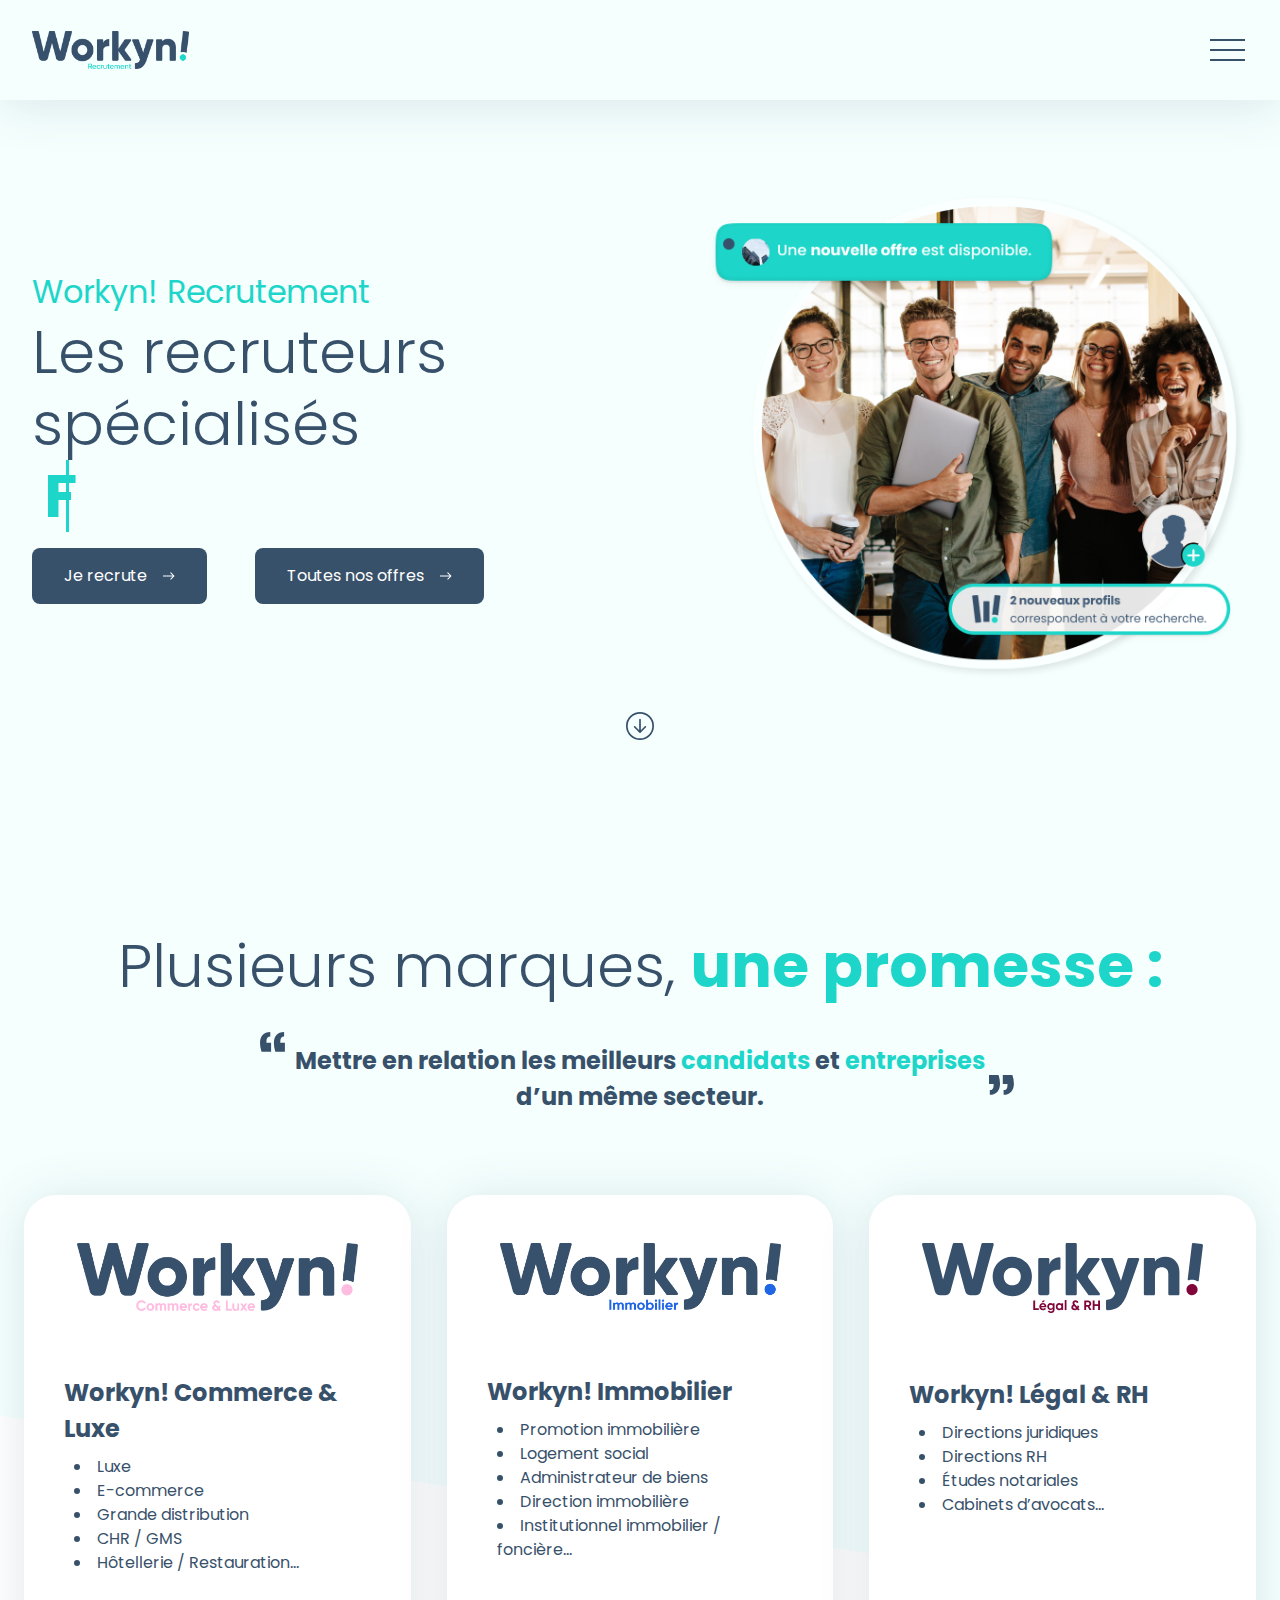
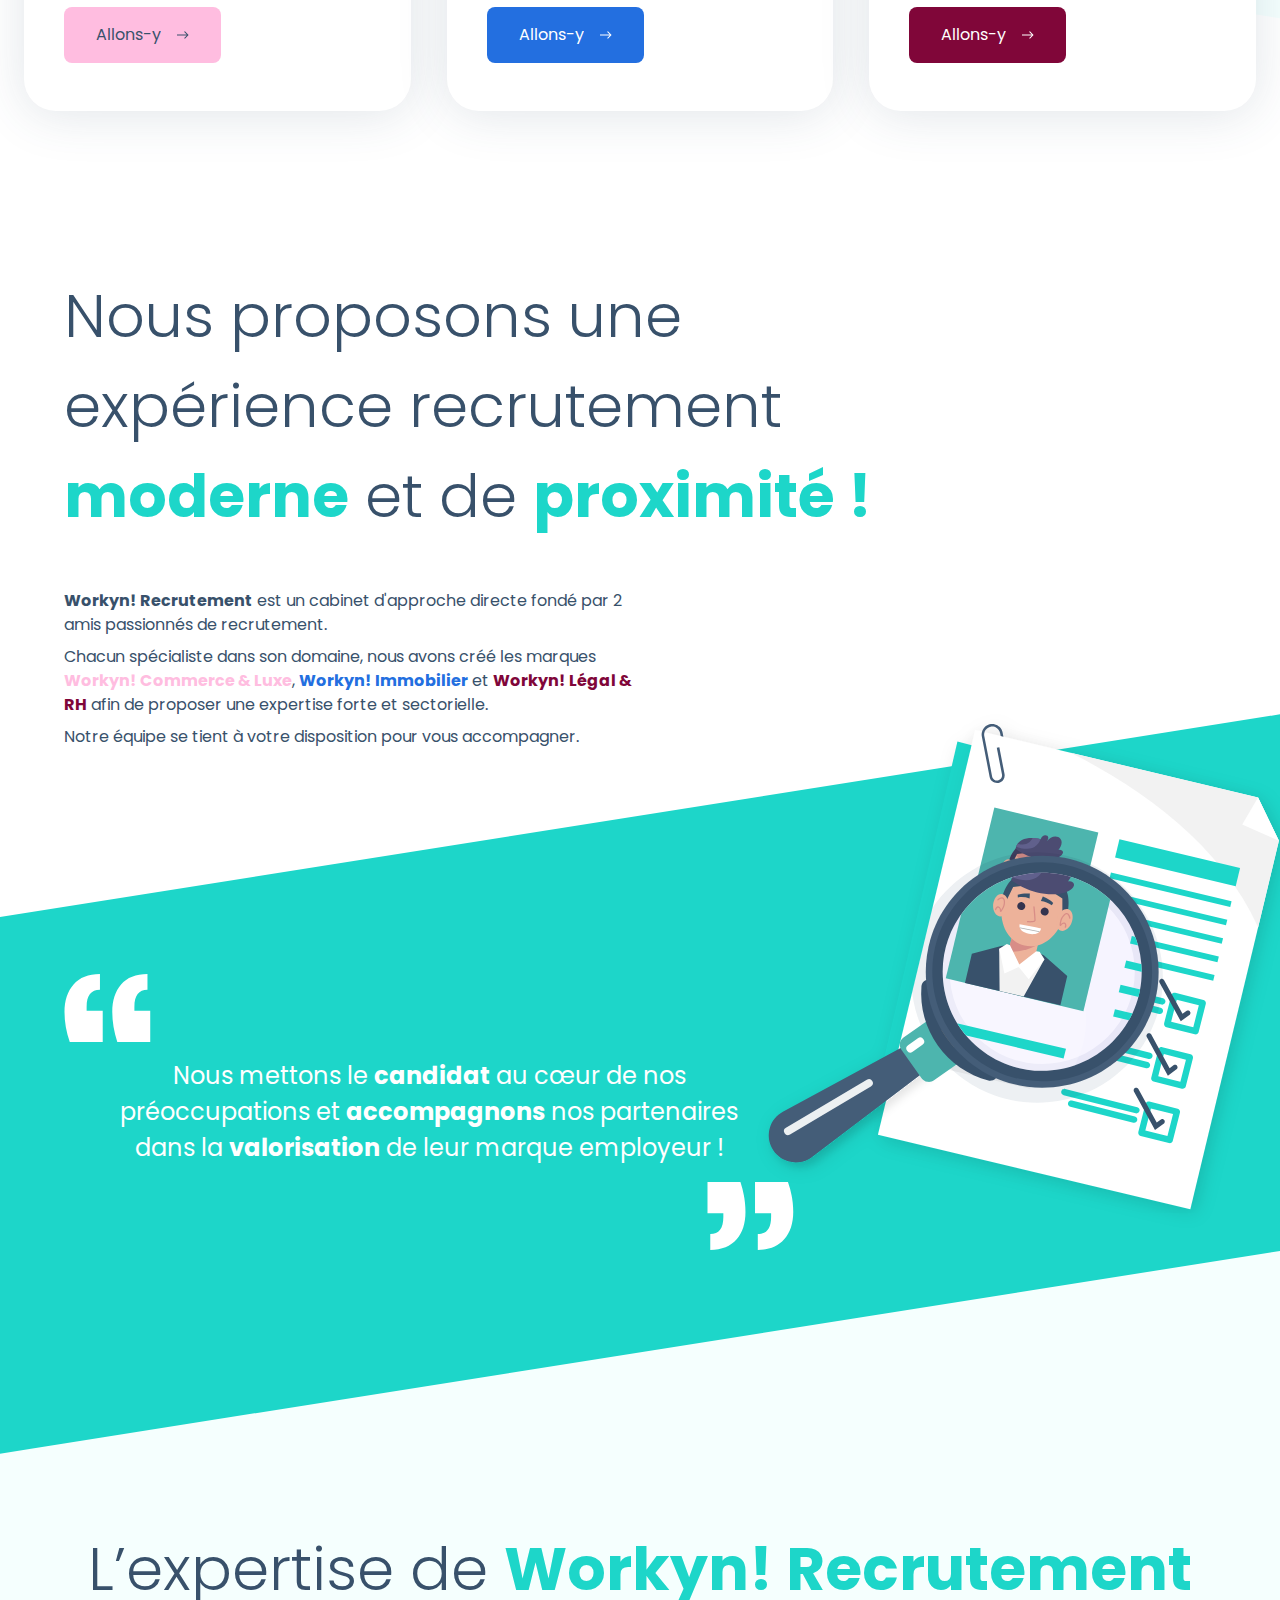
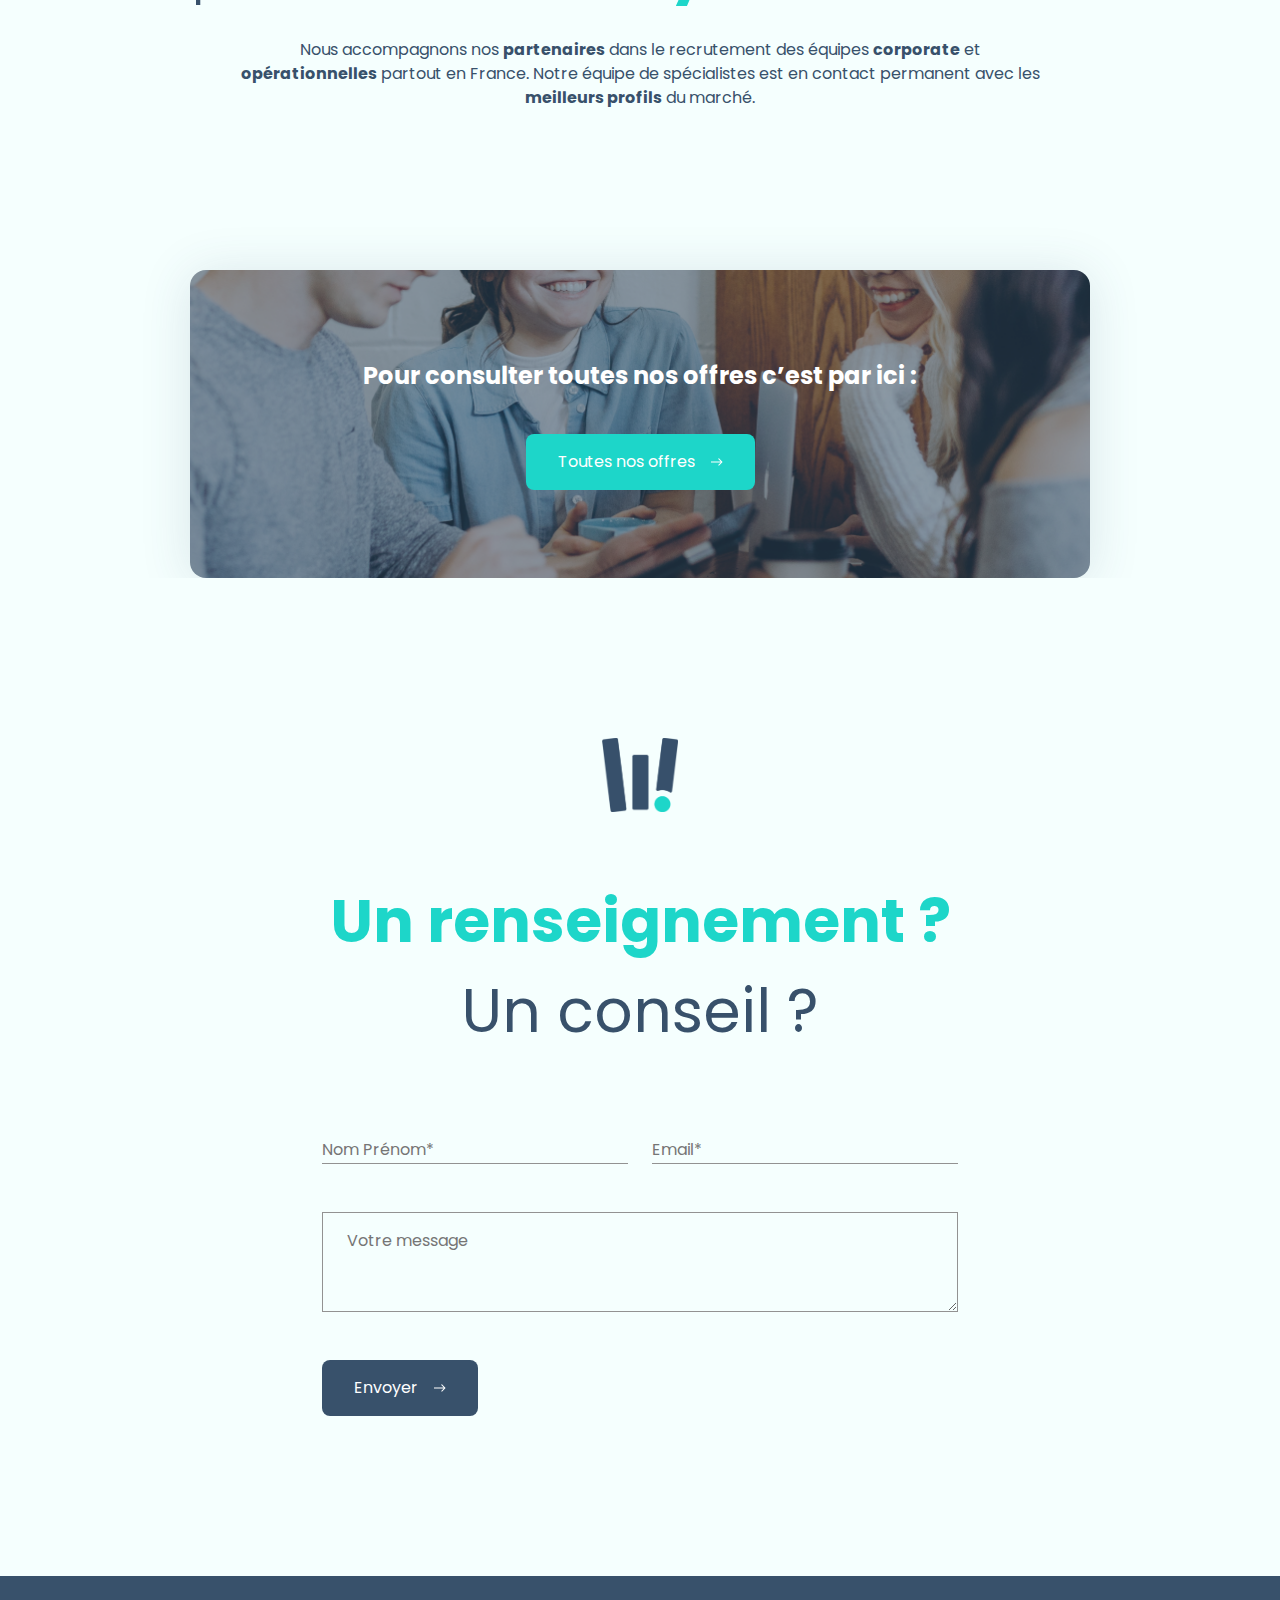
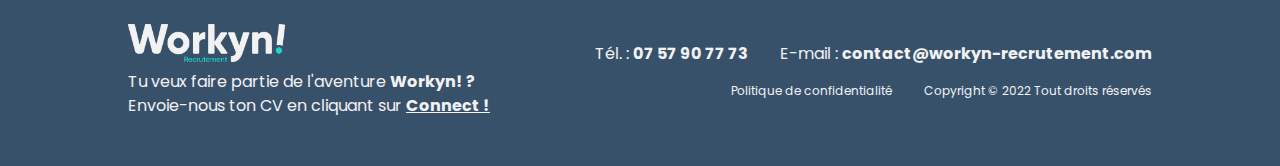
==== index.html @ 34194f25 "test" ====
<!DOCTYPE html>
<html lang="fr">

<head>
    <meta charset="UTF-8">
    <meta http-equiv="X-UA-Compatible" content="IE=edge">
    <meta name="viewport" content="width=device-width, initial-scale=1.0">
    <meta name="description"
        content="Workyn Recrutement est un cabinet de recrutement spécialisé par secteur : le Commerce & Luxe et l’Immobilier. Nous recrutons les équipes corporate et opérationnelles partout en France.">
    <title>Cabinet de recrutement – Commerce & Luxe | Immobilier</title>

    <!-- FEUILLE DE STYLE CSS -->
    <link rel="stylesheet" href="./style.css">

    <!-- FAVICON -->
    <link rel="icon" type="image/svg" href="./sources/icons/favicon/favicon_workyn_green.svg">

    <!-- GOOGLE FONT POLICE -->
    <link rel="preconnect" href="https://fonts.googleapis.com">
    <link rel="preconnect" href="https://fonts.gstatic.com" crossorigin>
    <link href="https://fonts.googleapis.com/css2?family=Poppins:wght@100;200;300;400;500;600;700;800;900&display=swap"
        rel="stylesheet">
    <!-- SMTP JS -->
    <script defer src="https://smtpjs.com/v3/smtp.js"></script>

    <!-- SCRIPT JS CUSTOM -->
    <script type="text/javascript" src="./scripts/script.js" defer></script>
</head>

<body>
    <!-- ==================== HEADER ==================== -->
    <header class="  w_100 background_white">
        <div class="background_green_light box_shadow">
            <div class="mw_1440_auto flex_between_center wrapper ">
            <a class="header_link_home" href="./index.html">
                <img class="header_link_home_logo dblock w_100"
                    src="./sources/logos/workyn/blue/recrutement_4253_1012.png" alt="logo workyn">
                <img class="header_link_home_icon dblock dnone w_100"
                    src="./sources/icons/workyn/blue/recrutement_1357_1334.png" alt="logo workyn">
            </a>
            <nav class="flex_center_center gap_24">
                <a class="nav_links fw_700 color_pink " href="./commerce-et-luxe.html">Workyn! Commerce & Luxe</a>
                <a class="nav_links fw_700 color_blue" href="./immobilier.html">Workyn! Immobilier</a>
                <a class="nav_links fw_700 color_red" href="./legal-rh.html">Workyn! Légal & RH</a>
                <a class="nav_links" href="#section_recruitment_anchor">Qui sommes-nous ?</a>
                <a target="_blank" class="nav_links" href="https://workyn.teamtailor.com/#jobs">Nos offres d’emploi</a>
                <a class="nav_links" href="#section_contact_anchor">Contacts</a>
                <a target="_blank" href="https://www.linkedin.com/company/workyn-recrutement"><img class="dblock"
                        src="./sources/icons/linkedin/linkedin_green.svg" alt="logo linkedin"></a>
                <div class="header_scroll dnone flex_center_center gap_24">
                    <p>|</p>
                    <a class="nav_links" href="#section_contact_anchor">Je recrute</a>
                    <a class="nav_links" target="_blank" href="https://workyn.teamtailor.com/#jobs">Toutes nos
                        offres</a>
                </div>
            </nav>
            <button class="dnone nav_toggler" type="button" aria-label="toggle curtain navigation">
                <span class="line l1"></span>
                <span class="line l2"></span>
                <span class="line l3"></span>
            </button>
        </div>
    </div>
</header>
    <!-- ==================== MAIN ==================== -->
    <main>
        <!-- ==================== SECTION 1 Les recruteurs spécialisés Commerce & Luxe et Immobilier ==================== -->
        <section class="section_introduction background_green_light">
            <div class="flex_between_center flex_column_under_1200 mw_1312_auto">
                <div class="section_introduction_content">
                    <h1 class="h1_32_48 color_green fadein">Workyn! Recrutement</h1>
                    <h2 class="h2_60_72 fadein">Les recruteurs spécialisés</h2>
                    <div class="section_introduction_animation_container">
                        <h2 class="color_green fw_700 h2_60_72 fadein"><span class="js_title_animation"></span><span>&thinsp;F</span></h2>
                    </div>
                    <div class="flex flex_wrap gap_48 gap_16_under_576">
                        <a class="button_classic button_hover_arrow flex_center_center background_blue_strong color_white"
                            href="#section_contact_anchor">Je recrute<span class="background_blue_strong"></span><img
                                class="transition_200ms_easeout dblock"
                                src="./sources/icons/arrow/arrow_right_white_18_8.svg"
                                alt="icone fleche blanche droite"></a>
                        <a class="button_classic button_hover_arrow flex_center_center background_blue_strong color_white"
                            href="https://workyn.teamtailor.com/#jobs" target="_blank">Toutes nos offres<span
                                class="background_blue_strong"></span><img class="transition_200ms_easeout dblock"
                                src="./sources/icons/arrow/arrow_right_white_18_8.svg"
                                alt="icone fleche blanche droite"></a>
                    </div>
                </div>
                <img class="dblock section_introduction_illustration"
                    src="./sources/img/section_hero/homepage.png" alt="illustration section 1">
            </div>
            <div class="section_introduction_anchor flex_center">
                <a href="#section_brands_anchor"><img class="dblock"
                        src="./sources/icons/arrow/arrow_down_blue_28_28.svg" alt="anchor blue">
            </div></a>
        </section>
        <!-- ==================== SECTION 2 Deux marques, une promesse ==================== -->
        <section class="background_white">
            <div class="section_brands">
                <div class="section_brands_content my_auto background_green_light">
                    <h2 id="section_brands_anchor" class="text_center mb_32">Plusieurs marques, <strong
                            class="color_green">une promesse :</strong></h2>
                    <h3 class="text_center"><strong><img class="dblock first_element"
                                src="./sources/icons/quote/quote_blue_up_25_20.svg" alt="quote blue up">Mettre en
                            relation les
                            meilleurs <span class="color_green">candidats</span> et <span
                                class="color_green">entreprises</span><br>d’un même secteur.<img
                                class="dblock second_element" src="./sources/icons/quote/quote_blue_down_25_20.svg"
                                alt="quote blue down"></strong></h3>
                </div>

                <div class="section_brands_cards my_auto ">
                    <div class="section_brands_ribbon_container background_green_light">
                    </div>
                    <div class="section_brands_ribbon background_green_light">
                    </div>
                    <div class="section_brands_card flex_column background_white box_shadow">
                        <img class="section_brands_card_logo"
                            src="./sources/logos/workyn/blue/business_4268_1020.png" alt="logo workyn business">
                        <h4 class="text_left mb_8">Workyn! Commerce & Luxe</h4>
                        <ul class="mb_32 mb_24_under_576">
                            <li>Luxe</li>
                            <li>E-commerce</li>
                            <li>Grande distribution</li>
                            <li>CHR / GMS</li>
                            <li>Hôtellerie / Restauration…</li>
                        </ul>
                        <a class=" button_classic button_hover_arrow flex_center_center background_pink color_blue_strong"
                            href="./commerce-et-luxe.html">Allons-y<span class="background_pink"></span><img
                                class="transition_200ms_easeout dblock"
                                src="./sources/icons/arrow/arrow_right_blue_strong_18_8.svg"
                                alt="icone fleche blanche blue strong"></a>
                    </div>
                    <div class="section_brands_card flex_column background_white box_shadow">
                        <img class="section_brands_card_logo"
                            src="./sources/logos/workyn/blue/realestate_4266_1017.png" alt="logo workyn business">
                        <h4 class="text_left mb_8">Workyn! Immobilier</h4>
                        <ul class="mb_32 mb_24_under_576">
                            <li>Promotion immobilière</li>
                            <li>Logement social</li>
                            <li>Administrateur de biens</li>
                            <li>Direction immobilière</li>
                            <li>Institutionnel immobilier / foncière...</li>
                        </ul>
                        <a class=" button_classic button_hover_arrow flex_center_center background_blue color_white"
                            href="./immobilier.html">Allons-y<span class="background_blue"></span><img
                                class="transition_200ms_easeout dblock"
                                src="./sources/icons/arrow/arrow_right_white_18_8.svg"
                                alt="icone fleche blanche blanche strong"></a>
                    </div>
                    <div class="section_brands_card flex_column background_white box_shadow">
                        <img class="section_brands_card_logo"
                            src="./sources/logos/workyn/blue/legal.svg" alt="logo workyn business">
                        <h4 class="text_left mb_8">Workyn! Légal & RH</h4>
                        <ul class="mb_32 mb_24_under_576">
                            <li>Directions juridiques</li>
                            <li>Directions RH</li>
                            <li>Études notariales</li>
                            <li>Cabinets d’avocats...</li>
                        </ul>
                        <a class=" button_classic button_hover_arrow flex_center_center background_red color_white"
                            href="./legal-rh.html">Allons-y<span class="background_red"></span><img
                                class="transition_200ms_easeout dblock"
                                src="./sources/icons/arrow/arrow_right_white_18_8.svg"
                                alt="icone fleche blanche blanche strong"></a>
                    </div>
                </div>
            </div>
        </section>
        <!-- ==================== SECTION 3 recrutement moderne et de proximité ! ==================== -->
        <section>
            <div class="section_recruitment">

                <div class="section_recruitment_presentation mw_1312_auto">
                    <h2 id="section_recruitment_anchor" class="mw_900 mb_48">Nous proposons une expérience recrutement
                        <strong class="color_green">moderne</strong> et de <strong class="color_green">proximité
                            !</strong>
                    </h2>
                    <p class="mw_581 mb_8"><strong>Workyn! Recrutement</strong> est un cabinet d'approche directe fondé
                        par 2 amis passionnés de recrutement.</p>
                    <p class="mw_581 mb_8">Chacun spécialiste dans son domaine, nous avons créé les marques
                        <strong class="color_pink">Workyn! Commerce & Luxe</strong>, <strong class="color_blue">Workyn!
                            Immobilier</strong> et <strong class="color_red">Workyn! Légal & RH</strong> afin de
                        proposer une expertise forte et
                        sectorielle.
                    </p>
                    <p>Notre équipe se tient à votre disposition pour vous accompagner.</p>
                </div>

                <div class="section_recruitment_ribbon_background background_green_light">
                    <div class="section_recruitment_ribbon_background_rotation background_green"></div>
                    <div class="section_recruitment_ribbon_container mw_1312_auto">
                        <div class="mw_730 flex_column gap_16">
                            <img class="dblock align_self_start" src="./sources/icons/quote/quote_white_up_87_68.svg"
                                alt="quote">
                            <h3 class="color_white align_self_center text_center">Nous mettons le
                                <strong>candidat</strong> au cœur de nos préoccupations et <strong>accompagnons</strong>
                                nos partenaires dans la <strong>valorisation</strong> de leur marque employeur !
                            </h3>
                            <img class="dblock align_self_end" src="./sources/icons/quote/quote_white_down_87_68.svg"
                                alt="quote">
                        </div>
                        <img class="dblock section_recruitment_ribbon_container_img first_element"
                            src="./sources/logos/pages/recruitement_2024.svg" alt="logo recruitement homepage">
                    </div>
                </div>
            </div>
        </section>
        <!-- ==================== SECTION 4 ADN de Workyn ==================== -->
        <section class="background_green_light">
            <div class="section_adn">
                <h2 class="mb_24 text_center">L’expertise de <strong class="color_green">Workyn! Recrutement</strong>
                </h2>
                <p class="mw_800_auto text_center mb_160">Nous accompagnons nos <strong>partenaires</strong> dans le
                    recrutement des équipes <strong>corporate</strong> et <strong>opérationnelles</strong> partout en
                    France. Notre équipe de spécialistes est en contact permanent avec les <strong>meilleurs
                        profils</strong> du marché.</p>
                <div class="section_adn_offers flex_column background_white box_shadow mw_900_auto background_grey">
                    <h3 class="text_center mb_40 color_white"><strong>Pour consulter toutes nos offres c’est par ici
                            :</strong></h3>
                    <a class="my_auto button_classic button_hover_arrow flex_center_center background_green color_white"
                        href="https://workyn.teamtailor.com/#jobs" target="_blank">Toutes nos offres<span
                            class="background_green"></span><img class="dblock transition_200ms_easeout"
                            src="./sources/icons/arrow/arrow_right_white_18_8.svg"
                            alt="icone fleche blanche droite"></a>
                </div>
            </div>
        </section>
        <!-- ==================== SECTION 5 CONTACT ==================== -->
        <section class="background_green_light">
            <div id="section_contact_anchor" class="section_contact mw_700_auto">
                <img class="section_contact_icon dblock my_auto mb_64"
                    src="./sources/icons/workyn/blue/recrutement_1357_1334.png" alt="logo workyn contact">
                <h2 class="text_center fw_400 mb_80">
                    <strong class="color_green">Un renseignement ?</strong>
                    <br>Un conseil ?
                </h2>

                <form onsubmit="Mail(); reset(); return false;">
                    <div class="flex flex_column_under_576 gap_24 mb_48">
                        <input required class="color_grey border_1_bottom_grey dblock w_100" type="text" id="name"
                            name="name" placeholder="Nom Prénom*" pattern="[( )a-zA-Z0-9._%+-]{2,50}" maxlength="50">
                        <input required class="color_grey border_1_bottom_grey dblock w_100" type="text" id="email"
                            name="email" placeholder="Email*" pattern="[a-z0-9._%+-]+@[a-z0-9.-]+\.[a-z]{2,4}$"
                            maxlength="50">
                    </div>
                    <div class="mb_48">
                        <textarea required class="color_grey border_1_grey dblock w_100" id="message" name="message"
                            maxlength="1000" placeholder="Votre message"></textarea>
                    </div>

                    <div class="flex_between_center button_box">
                        <button disabled
                            class="dnone button_classic border_1_blue_strong hover_background_blue_strong_color_white transition_200ms_easeout">Joindre
                            un fichier</button>
                        <button type="submit"
                            class="button_classic button_hover_arrow flex_center_center background_blue_strong color_white">
                            Envoyer<span class="background_blue_strong"></span><img
                                class="dblock transition_200ms_easeout"
                                src="./sources/icons/arrow/arrow_right_white_18_8.svg"
                                alt="icone fleche blanche droite"></button>
                    </div>
                </form>
            </div>
        </section>
    </main>
    <!-- ==================== FOOTER ==================== -->
    <footer class="background_blue_strong color_white_break">
        <div class="mw_1440_auto wrapper">
            <div class=" footer_container flex_between_center flex_column_center_center_under_1200 ">

                <div class="footer_container_left">
                    <img class="my_auto_under_1200 dblock mb_8 mb_32_under_1200"
                        src="./sources/logos/workyn/white/recrutement_4253_1012.png" alt="logo workyn footer">
                    <p class="mw_250_under_1200 mb_32_under_1200 text_center_under_1200">Tu veux faire partie de
                        l'aventure
                        <strong>Workyn! ?</strong>
                        <br> Envoie-nous ton CV en cliquant sur
                        <a target="_blank" class="fw_700 underline" href="https://workyn.teamtailor.com/connect">Connect
                            !</a>
                    </p>
                </div>

                <div class="footer_container_right">
                    <div
                        class="flex flex_column_center_center_under_1200 gap_32 gap_8_under_1200 mb_16 mb_32_under_1200">
                        <p class="text_center_under_1200">Tél. : <strong class="dblock_under_1200">07 57 90 77
                                73</strong>
                        </p>
                        <p class="text_center_under_1200">E-mail : <strong
                                class="dblock_under_1200">contact@workyn-recrutement.com</strong></p>
                    </div>
                    <div class="flex_end_center flex_column_center_center_under_1200 gap_32 gap_8_under_1200">
                        <a class="p_small" href="./about/privacy.html">Politique de confidentialité</a>
                        <a class="p_small" href="./about/legal.html">Copyright © 2022 Tout droits réservés</a>
                    </div>
                </div>
            </div>
        </div>
    </footer>
</body>

</html>
---- style.css ----
/*================================ RESET CSS =======================================*/
html {
    scroll-behavior: smooth;
}

main {
    overflow: hidden;
}

*,
::after,
::before {
    margin: 0;
    padding: 0;
    box-sizing: border-box;
}

a,
button,
input,
select,
textarea {
    text-decoration: none;
    background: none;
    border: none;
    outline: none;
    color: inherit;
    font-family: inherit;
    font-style: inherit;
    font-weight: inherit;
    font-size: inherit;
    line-height: inherit;
}

a,
button {
    cursor: pointer;
}

a:focus,
a:active,
button:focus,
button:active,
input:active,
input:focus,
select:active,
select:focus,
textarea:active,
textarea:focus {
    outline: none;
    outline-color: transparent !important;
}

ul {
    list-style-position: inside;
}


/*================================ COULEUR =======================================*/

:root {
    --black: #000000;
    --white: #ffffff;
    --white_break: #F2F2F2;
    --grey: #929292;
    --blue_strong: #38516B;
    --blue: #236FE0;
    --blue_light: #236FE014;
    --green: #1DD6C9;
    --green_light: #F5FFFE;
    --pink: #FFBDE0;
    --pink_light: #FFBDE026;
    --red: #800639;
    --red_light: #F8F2F5;
    /* SHADOW-1 */
    --shadow-1: 0px 4px 50px 0px rgba(56, 81, 107, 0.15);
}

.background_black {
    background-color: var(--black);
}

.color_black {
    color: var(--black);
}

.background_white {
    background-color: var(--white);
}

.color_white {
    color: var(--white);
}

.background_white_break {
    background-color: var(--white_break)
}

.color_white_break {
    color: var(--white_break);
}

.background_grey {
    background-color: var(--grey);
}

.color_grey {
    color: var(--grey);
}

.background_blue_strong {
    background-color: var(--blue_strong);
}

.color_blue_strong {
    color: var(--blue_strong);
}

.background_blue {
    background-color: var(--blue);
}

.color_blue {
    color: var(--blue);
}

.background_blue_light {
    background-color: var(--blue_light);
}

.color_blue_light {
    color: var(--blue_light);
}

.background_green {
    background-color: var(--green);
}

.color_green {
    color: var(--green);
}

.background_green_light {
    background-color: var(--green_light);
}

.color_green_light {
    color: var(--green_light);
}

.background_pink {
    background-color: var(--pink);
}

.color_pink {
    color: var(--pink);
}

.background_pink_light {
    background-color: var(--pink_light);
}

.color_pink_light {
    color: var(--pink_light);
}

.background_red {
    background-color: var(--red);
}

.color_red {
    color: var(--red);
}

.background_red_light {
    background-color: var(--red_light);
}

.color_red_light {
    color: var(--red_light);
}

/*================================ FONTS =======================================*/
html {
    color: var(--blue_strong);
    background-color: var(--white);
    font-family: 'Poppins', sans-serif;
    font-size: 16px;
    line-height: 24px;
    font-style: normal;
    font-weight: 400;
}


/* Texte courant */
p {
    font-weight: 400;
    font-size: 16px;
    line-height: 24px;
}


/* Texte small */
.p_small {
    font-weight: 400;
    font-size: 12px;
    line-height: 18px;
}


/* Balise strong */
strong {
    font-weight: 700;
}


/* Titres principaux */
h1 {
    font-weight: 600;
    font-size: 22px;
    line-height: 26.4px;
}

.h1_24_36 {
    font-weight: 400;
    font-size: 24px;
    line-height: 36px;
}


.h1_32_48 {
    font-weight: 400;
    font-size: 32px;
    line-height: 48px;
}

h2 {
    font-weight: 300;
    font-size: 60px;
    line-height: 90px;
}

.h2_48_72 {
    font-weight: 400;
    font-size: 48px;
    line-height: 72px;
}

.h2_60_72 {
    font-weight: 300;
    font-size: 60px;
    line-height: 72px;
}


h3 {
    font-weight: 400;
    font-size: 24px;
    line-height: 36px;
}

h4 {
    font-weight: 700;
    font-size: 24px;
    line-height: 36px;
}

@media only screen and (max-width: 576px) {
    .h1_32_48 {
        font-size: 19px;
        line-height: 29px;
    }

    h2 {
        font-size: 35px;
        line-height: 52px;
    }

    .h2_48_72 {
        font-size: 30px;
        line-height: 45px;
    }

    .h2_60_72 {
        font-size: 35px;
        line-height: 39px;
    }

    h4 {
        font-size: 19px;
        line-height: 28px;
    }
}


/* Font-weight */

.fw_300 {
    font-weight: 300;
}

.fw_400 {
    font-weight: 400;
}

.fw_500 {
    font-weight: 500;
}

.fw_600 {
    font-weight: 600;
}

.fw_700 {
    font-weight: 700;
}

.fw_800 {
    font-weight: 800;
}

.fw_900 {
    font-weight: 900;
}


/*================================ FLEXBOX =======================================*/

.flex {
    display: flex;
    flex-direction: row;
}

.flex_center {
    display: flex;
    flex-direction: row;
    justify-content: center;
}

.flex_start_start {
    display: flex;
    flex-direction: row;
    justify-content: flex-start;
    align-items: start;
}

.flex_start_center {
    display: flex;
    flex-direction: row;
    justify-content: flex-start;
    align-items: center;
}

.flex_start_end {
    display: flex;
    flex-direction: row;
    justify-content: flex-start;
    align-items: flex-end;
}

.flex_center_center {
    display: flex;
    flex-direction: row;
    justify-content: center;
    align-items: center;
}

.flex_center_start {
    display: flex;
    flex-direction: row;
    justify-content: center;
    align-items: start;
}

.flex_between {
    display: flex;
    flex-direction: row;
    justify-content: space-between;
}

.flex_between_center {
    display: flex;
    flex-direction: row;
    justify-content: space-between;
    align-items: center;
}

.flex_end_center {
    display: flex;
    flex-direction: row;
    justify-content: flex-end;
    align-items: center;
}

.flex_column {
    display: flex;
    flex-direction: column;
}

.flex_column_center_center {
    display: flex;
    flex-direction: column;
    justify-content: center;
    align-items: center;
}

.flex_column_reverse {
    display: flex;
    flex-direction: column-reverse;
}

.flex_column_end {
    display: flex;
    flex-direction: column;
    justify-content: end;
}

.flex_column_between {
    display: flex;
    flex-direction: column;
    justify-content: space-between;
}

.flex_wrap {
    flex-wrap: wrap;
}

.flex_nowrap {
    flex-wrap: nowrap;
}

.flex_none {
    flex: none;
}

.align_self_start {
    align-self: flex-start;
}

.align_self_center {
    align-self: center;
}

.align_self_end {
    align-self: flex-end;
}

@media only screen and (max-width: 1200px) {
    .flex_column_under_1200 {
        flex-direction: column;
    }

    .flex_column_reverse_center_under_1200 {
        flex-direction: column-reverse;
        align-items: center;
    }

    .flex_column_center_center_under_1200 {
        display: flex;
        flex-direction: column;
        justify-content: center;
        align-items: center;
    }
}

@media only screen and (max-width: 576px) {
    .flex_column_under_576 {
        flex-direction: column;
    }
}


/*================================ TEXT ALIGN BORDER RADIUS DISPLAY BLOCK & NONE =======================================*/

.text_center {
    text-align: center;
}



.text_left {
    text-align: left;
}

.text_right {
    text-align: right;
}

.underline {
    text-decoration: underline;
}

.dblock {
    display: block;
}

.dinline {
    display: inline;
}

.dnone {
    display: none;
}

@media only screen and (max-width: 1200px) {
    .text_center_under_1200 {
        text-align: center;
    }

    .dblock_under_1200 {
        display: block;
    }
}

/*================================ MARGIN PADDING GAP WIDTH HEIGHT =======================================*/
.mw_100 {
    max-width: 100%;
}

.mw_560 {
    max-width: 560px;
}

.mw_581 {
    max-width: 581px;
}

.mw_650 {
    max-width: 650px;
}

.mw_700_auto {
    max-width: 700px;
    margin: auto;
}

.mw_730 {
    max-width: 730px;
}

.mw_800_auto {
    max-width: 800px;
    margin: auto;
}

.mw_900 {
    max-width: 900px;
}

.mw_900_auto {
    max-width: 900px;
    margin: auto;
}

.mw_1000_auto {
    max-width: 1000px;
    margin: auto;
}

.mw_1090_auto {
    max-width: 1090px;
    margin: auto;
}

.mw_1312_auto {
    max-width: 1312px;
    margin: auto;
}

.mw_1440_auto {
    max-width: 1440px;
    margin: auto;
}

.m_auto {
    margin: auto;
}

.my_auto {
    margin-left: auto;
    margin-right: auto;
}

.mr_auto {
    margin-right: auto;
}

.mb_8 {
    margin-bottom: 8px;
}

.mb_16 {
    margin-bottom: 16px;
}

.mb_24 {
    margin-bottom: 24px;
}

.mb_32 {
    margin-bottom: 32px;
}

.mb_40 {
    margin-bottom: 40px;
}

.mb_48 {
    margin-bottom: 48px;
}

.mb_56 {
    margin-bottom: 56px;
}

.mb_64 {
    margin-bottom: 64px;
}

.mb_80 {
    margin-bottom: 80px;
}

.mb_160 {
    margin-bottom: 160px;
}

.gap_8 {
    gap: 8px;
}

.gap_16 {
    gap: 16px;
}

.gap_24 {
    gap: 24px;
}

.gap_32 {
    gap: 32px;
}

.gap_48 {
    gap: 48px;
}

.gap_80 {
    gap: 80px;
}

.w_100 {
    width: 100%;
}

@media only screen and (max-width: 1200px) {
    .my_auto_under_1200 {
        margin-left: auto;
        margin-right: auto;
    }

    .mw_250_under_1200 {
        max-width: 250px;
    }

    .mb_32_under_1200 {
        margin-bottom: 32px;
    }

    .gap_8_under_1200 {
        gap: 8px;
    }
}

@media only screen and (max-width: 768px) {
    .gap_48_under_768 {
        gap: 48px;
    }
}



@media only screen and (max-width: 576px) {
    .gap_16_under_576 {
        gap: 16px;
    }

    .gap_32_under_576 {
        gap: 32px;
    }

    .mb_24_under_576 {
        margin-bottom: 24px;
    }
}



/*================================ COMPOSANTS PROJET =======================================*/

.button_classic {
    padding: 16px 32px;
    border-radius: 8px;
}

.button_hover_arrow>span {
    height: 20px;
    width: 16px;
    z-index: 10;
}

.button_hover_arrow>img {
    margin-left: -6px;
}

.button_hover_arrow:hover>img {
    transform: translateX(6px);
}

.border_1_grey {
    border: 1px solid var(--grey);
}

.border_1_blue_strong {
    border: 1px solid var(--blue_strong);
}

.border_1_bottom_grey {
    border-bottom: 1px solid var(--grey);
}

.box_shadow {
    box-shadow: 0px 4px 50px rgba(56, 81, 107, 0.15);
}

.transition_200ms_easeout {
    transition-property: all;
    transition-duration: 200ms;
    transition-timing-function: ease-out;
}

.hover_background_blue_strong_color_white:hover {
    color: white;
    background-color: #38516B;
}

.anchor {
    position: absolute;
}

.fadein {
    animation: fadein 2s;
}

@keyframes fadein {
    0% {
        opacity: 0;
    }

    100% {
        opacity: 1;
    }
}

/*================================ HEADER =======================================*/
header {
    position: fixed;
    z-index: 99;
    /* transition: all 0.3s cubic-bezier(0.73, 0.11, 0.67, 0.84); */
}

header .wrapper {
    height: 100px;
    padding: 0px 64px;
}

.header_link_home_logo {
    width: 157px;
}

.header_link_home_icon {
    width: 36px;
}

.header_scroll>a {
    font-weight: 700;
}

header.header_big .header_link_home_logo {
    display: none !important;
}

header.header_big .header_link_home_icon {
    display: block !important;
}

header.header_big .header_scroll {
    display: flex !important;
}


.nav_links {
    border-bottom: 2px solid rgba(29, 214, 202, 0);
    font-size: 14px;
}

.nav_links:hover {
    border-bottom-color: var(--green);
}

.nav_links.realestate:hover {
    border-bottom-color: var(--blue);
}

.nav_links.business:hover {
    border-bottom-color: var(--pink);
}

.nav_links.legal:hover {
    border-bottom-color: var(--red);
}

nav>:nth-child(1):hover {
    border-bottom-color: var(--pink);
}

nav>:nth-child(2):hover {
    border-bottom-color: var(--blue);
}

nav>:nth-child(3):hover {
    border-bottom-color: var(--red);
}

/* pas possible car trop d'éléments au scroll */
/* nav>:nth-child(3) {
    margin-right: 50px;
} */


.nav_toggler {
    position: fixed;
    z-index: 10;
    /* au dessus de la navigation */
    top: 25px;
    right: 35px;
    height: 50px;
    width: 35px;
    border: none;
    outline: none;
    /* ici rien pour que ce soit + sympa, mais si accessibilité il faut le rajouter */
    cursor: pointer;
    justify-content: center;
    align-items: center;
    background: transparent;
    /* on voit que les spans */
}

.line {
    position: absolute;
    display: block;
    /* pour pouvoir donner des dimensions aux éléments */
    width: 100%;
    height: 2px;
    background: var(--blue_strong);
    transition: transform 0.3s ease-out, opacity 0.1s ease-out;
}

.l1 {
    transform: translateY(-10px);
}

.l3 {
    transform: translateY(10px);
}

/* Pour créer la croix quand on clique dessus */
.nav_toggler.active .l1 {
    transform: translateY(0px) rotate(135deg);
}

.nav_toggler.active .l2 {
    opacity: 0;
}

.nav_toggler.active .l3 {
    transform: translateY(0px) rotate(-135deg);
}

@media only screen and (max-width: 1440px) {
    header .wrapper {
        padding: 0 32px;
    }
}

@media only screen and (max-width: 1400px) {
    header .wrapper.active {
        height: auto;
        justify-content: center;
    }

    header .wrapper.active .header_link_home {
        display: none;
    }

    nav {
        flex-direction: column !important;
        transform: translateY(-100%);
        padding: 16px 0px;
    }

    nav.active {
        display: flex !important;
        transform: translate(0);
    }

    .header_scroll {
        flex-direction: column;
    }

    .header_scroll>p {
        display: none;
    }

    .nav_toggler {
        display: flex;
    }

    nav>:nth-child(3) {
        margin-right: 0px;
    }
}




/*================================ SECTION 1 INTRODUCTION =======================================*/
.section_introduction {
    padding: 192px 64px 88px 64px;
}

.section_introduction>div:first-of-type {
    row-gap: 32px;
    column-gap: 0px;
}

.section_introduction_illustration {
    width: 540px;
    max-width: 600px;
}

.section_introduction_anchor {
    margin-top: 32px;
}

.section_introduction_anchor img {
    animation: scale 1600ms ease-out infinite;
    margin-bottom: 5px;
}

@keyframes scale {
    from {
        transform: scale(1);
    }

    50% {
        transform: scale(1.35);
    }

    to {
        transform: scale(1);
    }
}

.section_introduction_animation_container {
    min-height: 72px;
    margin-bottom: 16px;
}

.section_introduction_animation_container span:last-of-type {
    position: relative;
}

.section_introduction_animation_container span:last-of-type:after {
    content: '';
    position: absolute;
    right: 8px;
    display: inline-block;
    height: 72px;
    width: 3px;
    background-color: var(--green);
    /* animation: cursor 1s infinite */
}

@keyframes cursor {
    0% {
        opacity: 1;
    }

    50% {
        opacity: 0;
    }

    100% {
        opacity: 1;
    }

}

.section_introduction {
    padding: 192px 64px 88px 64px;
}

@media only screen and (max-width: 1440px) {
    .section_introduction {
        padding: 192px 32px 88px 32px;
    }
}

@media only screen and (max-width: 1200px) {
    .section_introduction_illustration {
        width: 100%;
        margin-left: 0px;
    }

    .section_introduction_anchor {
        display: none;
    }
}


@media only screen and (max-width: 768px) {
    .section_introduction {
        padding: 192px 32px 45px 32px;
    }
}

@media only screen and (max-width: 576px) {
    .section_introduction {
        padding: 192px 24px 90px 24px;

    }

    .section_introduction_animation_container {
        min-height: 39px;
    }

    .section_introduction_animation_container span:last-of-type:after {
        height: 39px;
    }
}

/*================================ SECTION 2 BRANDS =======================================*/
.section_brands_content {
    padding: 88px 24px 80px 24px;
}

.section_brands_content h3 strong {
    position: relative;
}

.section_brands_content h3 strong img {
    position: absolute;
}

.section_brands_content h3 strong img.first_element {
    left: -35px;
    top: -12px;
}

.section_brands_content h3 strong img.second_element {
    right: -250px;
    bottom: 18px;
    /* bottom: -12px; */
}

.section_brands_cards {
    padding: 0px 24px;
    position: relative;
    display: flex;
    flex-flow: row nowrap;
    justify-content: center;
    gap: 36px;
}

.section_brands_card {
    border-radius: 32px;
    padding: 48px 40px;
    position: relative;
    width: calc(33.33% - 24px);
    max-width: 413px;
}

.section_brands_card_logo {
    display: block;
    margin: 0 auto 64px auto;
    width: 281px;
    max-width: 100%;
    height: auto;
}

.section_brands_card li {
    margin-left: 10px;
}

.section_brands_card a {
    margin: auto auto 0 0;
}

.section_brands_ribbon_container {
    position: absolute;
    left: 40%;
    top: 0;
    width: 200%;
    height: 250px;
}

.section_brands_ribbon {
    position: absolute;
    left: -50%;
    top: 20px;
    width: 200%;
    height: 300px;
    transform: rotate(9deg);
}

@media only screen and (max-width: 1200px) {
    .section_brands_ribbon {
        height: 800px;
    }

}

@media only screen and (max-width: 992px) {

    .section_brands_cards {
        flex-flow: column nowrap;
        align-items: center;
    }

    .section_brands_card {
        width: 100%;
        max-width: 413px;
    }

    .section_brands_card {
        padding: 32px;
    }

    .section_brands_card_logo {
        width: 268px;
        margin: 0 auto 24px auto;
    }
}



@media only screen and (max-width: 768px) {
    .section_brands_content {
        padding: 45px 124px 80px 124px;
    }

    .section_brands_content h3 strong img.second_element {
        right: -35px;
        bottom: -12px;
    }
}

@media only screen and (max-width: 576px) {
    .section_brands_content {
        padding: 45px 24px 80px 24px;
    }

    .section_brands_ribbon {
        height: 700px;
    }
}

/*================================ SECTION 3 RECRUITMENT =======================================*/
.section_recruitment {
    margin-top: 160px;
}

.section_recruitment_presentation {
    padding: 0px 64px;
    margin-bottom: 335px;
}

.section_recruitment_ribbon_background {
    height: 440px;
    position: relative;
}

.section_recruitment_ribbon_background_rotation {
    width: 200%;
    height: 530px;
    position: absolute;
    top: -265px;
    left: -50%;
    transform: rotate(-9deg);
}

.section_recruitment_ribbon_container {
    position: relative;
    top: -25%;
    padding: 0px 64px;
}


.section_recruitment_ribbon_container div img {
    width: 87px;
}

.section_recruitment_ribbon_container h3 {
    width: 90%;
}

.section_recruitment_ribbon_container_img {
    filter: drop-shadow(4px 4px 9px rgba(0, 0, 0, 0.10));
    position: absolute;
    width: 40%;
    top: -250px;
    right: 0;
}


@media only screen and (max-width: 1200px) {
    .section_recruitment_presentation {
        margin-bottom: 500px;
    }

    .section_recruitment_ribbon_container_img {
        top: -110%;
        right: 5%;
    }

}


@media only screen and (max-width: 768px) {
    .section_recruitment_presentation {
        padding: 0px 32px;
    }

    .section_recruitment_ribbon_container {
        top: -35%;
        padding: 0px 32px;
    }

    .section_recruitment_ribbon_container_img {
        width: 180px;
        top: -110px;
    }
}

@media only screen and (max-width: 576px) {
    .section_recruitment_presentation {
        padding: 0px 24px;
    }

    .section_recruitment_ribbon_container {
        top: -45%;
        padding: 0px 24px;
    }


}

/*================================ SECTION 4 ADN =======================================*/
.section_adn {
    padding: 0px 32px 0px 32px;
}

.section_adn_offers {
    padding: 88px 48px;
    border-radius: 16px;
    background-image: url('./sources/img/homepage_background.png');
    background-position: center;
    background-repeat: none;
    background-size: cover;
}

@media only screen and (max-width: 1200px) {
    .section_adn {
        padding: 160px 32px 0px 32px;
    }
}


@media only screen and (max-width: 576px) {

    .section_adn {
        padding: 0px 24px 0px 24px;
    }

    .section_adn_offers {
        padding: 48px 32px;
    }
}

/*================================ SECTION 5 CONTACT =======================================*/

.section_contact {
    padding: 160px 32px 160px 32px;
}

.section_contact_icon {
    width: 76px;
}

.section_contact form input {
    height: 28px;
}

.section_contact form textarea {
    padding: 16px 24px;
    height: 100px;
}

@media only screen and (max-width: 576px) {
    .section_contact {
        padding: 125px 8px 160px 8px;
    }

    .section_contact form {
        padding: 0px 16px;
    }

    .section_contact form .button_box {
        flex-direction: column;
        align-items: start;
        gap: 8px;

    }
}

/*================================ SECTION 1 SOUS PAGE INTRODUCTION =======================================*/
.section_introduction_page {
    padding: 220px 24px 0px 24px;
}

.section_introduction_page_content {
    width: 533px;
    max-width: 100%;
}

.section_introduction_page_img {
    width: 650px;
    max-width: 100%;
}

.section_introduction_page_anchor {
    margin-top: 130px;
}

@media only screen and (max-width: 1200px) {
    .section_introduction_page {
        padding: 220px 24px 0px 24px;
    }
}

@media only screen and (max-width: 576px) {
    .section_introduction_page {
        padding: 220px 24px 0px 24px;
    }

    .section_introduction_page_img {
        width: 225px;
    }
}

/*================================ SECTION 2 SOUS PAGE GOALS =======================================*/
.section_goals {
    position: relative;
}

.section_goals>div {
    position: relative;
}

.section_goals .wrapper {
    padding: 190px 0px 110px 0px;
}

.section_goals::before {
    content: '';
    position: absolute;
    display: block;
    top: 0%;
    left: 0;
    width: 100%;
    height: 60%;
    background-color: var(--pink_light);
    z-index: -1;
}

.section_goals.business::before {
    background-color: var(--blue_light);
}

.section_goals.legal::before {
    background-color: var(--red_light);
}



.section_goals_ribbon_container {
    position: absolute;
    left: -150%;
    top: 195px;
    width: 400%;
    height: 570px;
    transform: rotate(-9deg);
}

.section_goals_content_img {
    padding-top: 200px;
    max-width: 436px;
}

.section_goals_content_img>img {
    width: 100%;
}

.section_goals_content_img p {
    width: 110%;
}


.section_goals_content {
    position: relative;
    padding: 0px 24px;
}

.section_goals_content_text {
    width: 730px;
    max-width: 100%;
}

.section_goals_content_text img {
    width: 85px;
    position: relative;
}

.section_goals_content h3 {
    max-width: 655px;
}

@media only screen and (min-width: 1200px) {
    .section_goals_content_text img:first-of-type {
        top: 30px;
    }

    .section_goals_content_text.legal img:first-of-type {
        left: -40px;
    }

    .section_goals_content_text img:last-of-type {
        bottom: 30px;
    }
}


@media only screen and (max-width: 1200px) {
    .section_goals .wrapper {
        padding: 256px 0px 75px 0px;
    }


    .section_goals_ribbon_container {
        height: 750px;
        top: 150px;
    }

    .section_goals_content_img {
        flex-direction: column-reverse;
        padding-top: 0px;
        margin-top: -120px;
        text-align: center;
        max-width: 100%;
    }

    .section_goals_content_img img {
        max-width: 485px;
    }

    .section_goals_content_img p {
        width: 100%;
    }

    .section_goals_content {
        flex-direction: column-reverse;
    }

    .section_goals_content_text {
        align-self: center;
    }

    .section_goals_content_text img.second_element {
        margin-top: 60px;
    }
}

@media only screen and (max-width: 576px) {
    .section_goals .wrapper {
        padding: 120px 0px 35px 0px;
    }

    .section_goals_ribbon_container {
        height: 80%;
        top: 50px;
    }

    .section_goals_content_img {
        text-align: left;
        max-width: 250px;
    }
}

/*================================ SECTION 3 SOUS PAGE EXPERT =======================================*/
.section_expert {
    padding: 110px 64px 160px 64px;
}

.section_expert_container {
    padding: 64px 72px;
    border-radius: 24px;
}

.section_expert_container.realestate {
    max-width: 1313px;
    padding: 48px 64px;
    flex-wrap: wrap;
}

.section_expert_separator.realestate {
    width: 1.5px;
    height: 25px;
    background-color: var(--blue_strong);
}

.section_expert_container.realestate h3 {
    white-space: nowrap
}

.section_expert_container.realestate {
    gap: 20px;
}

.section_expert_content {
    gap: 48px;
}

.section_expert_container.legal {
    padding: 0;
    border-radius: unset;
    display: flex;
    flex-flow: row nowrap;
    justify-content: center;
    column-gap: 28px;
    row-gap: 20px;
}

.section_expert_domain {
    min-width: 282px;
    display: flex;
    flex-flow: column nowrap;
    gap: 21px;
}

.section_expert_domain::before {
    content: '';
    background-image: url('./sources/logos/sectors/legal/card1.svg');
    background-repeat: no-repeat;
    background-size: contain;
    display: block;
    width: 120px;
    height: 120px;
    margin: 0 auto;
}

.section_expert_domain:nth-child(2):before {
    background-image: url('./sources/logos/sectors/legal/card2.svg');
}

.section_expert_domain:nth-child(3):before {
    background-image: url('./sources/logos/sectors/legal/card3.svg');
}

.section_expert_domain:nth-child(4):before {
    background-image: url('./sources/logos/sectors/legal/card4.svg');
}


.section_expert_domain_content {
    padding: 16px 16px 16px 24px;
    border-radius: 24px;
    background-color: var(--white);
    box-shadow: var(--shadow-1);
    flex: auto;
}

.section_expert_domain_content ul {
    list-style-position: outside;
    margin-left: 16px;
}


.section_expert_domain_content h4 {
    margin-bottom: 16px;
}


.section_expert_content_separator {
    width: 1.5px;
    height: 171px;
}

@media only screen and (max-width: 1400px) {
    .section_expert_container.legal {
        flex-flow: row wrap;
    }

    .section_expert_domain {
        width: calc(50% - 14px);
    }
}

@media only screen and (max-width: 992px) {
    .section_expert {
        padding: 75px 64px 200px 64px;
    }

    .section_expert_content {
        max-width: 333px;
        margin: auto;
        flex-direction: column;
    }

    .section_expert_content_separator {
        width: 171px;
        height: 1.5px;
    }

    .section_expert_container.realestate {
        flex-direction: column;
        padding: 48px 16px;
    }

    .section_expert_separator.realestate {
        rotate: 90deg;
    }
}

@media only screen and (max-width: 768px) {
    .section_expert_domain {
        width: 100%;
        gap: 16px;
    }

    .section_expert_domain::before {
        width: 100px;
        height: 100px;
    }

}




@media only screen and (max-width: 576px) {
    .section_expert {
        padding: 35px 16px 125px 16px;
    }

    .section_expert_container {
        padding: 64px 32px;
    }
}

/*================================ SECTION 4 SOUS PAGE SECTORS =======================================*/
.section_sectors {
    padding: 0px 24px;
}

.section_sectors_container {
    max-width: 900px;
    row-gap: 78px;
    column-gap: 24px;
    text-align: center;
}

.section_sectors_container>div {
    display: flex;
    flex-flow: row wrap;
    justify-content: space-between;
}

.section_sectors_img_container {
    display: flex;
    flex-flow: column nowrap;
    align-items: center;
    width: 200px;
}

.section_sectors_img_container>img {
    width: 230px;
}

.section_sectors_container_realestate {
    font-size: 20px;
    line-height: 30px;
    gap: 16px;
}

.section_sectors_container_realestate img {
    width: 120px;
}

.section_sectors_container span {
    font-size: 20px;
    line-height: 30px;
    height: 60px;
    display: inline-block;
    white-space: nowrap;
    margin-top: -40px;
}

@media only screen and (max-width: 1200px) {
    .section_sectors_container_realestate {
        width: 300px;
    }
}


@media only screen and (max-width: 768px) {
    .section_sectors_container {
        flex-direction: row;
        justify-content: center;
    }

    .section_sectors_container_realestate {
        width: 170px;
    }

    .section_sectors_container div {
        flex-direction: column;
        gap: 32px;
    }

    .section_sectors_container span {
        white-space: wrap;
    }
}

@media only screen and (max-width: 576px) {
    .section_sectors_img_container {
        max-width: 180px;
    }

    .section_sectors_container_realestate {
        gap: 10px;
        width: 100%;
    }

    .section_sectors_container_realestate img {
        width: 100px;
    }
}

/*================================ SECTION 4 BIS SECTORS OPERATIONS =======================================*/
.section_operations {
    margin-top: 160px;
    padding: 0px 32px;
}

.section_operations_container {
    border-radius: 24px;
    padding: 48px 88px;
}

.section_operations_content,
.section_operations_content>div {
    justify-content: center;
    gap: 24px;
}

.section_operations_content_separator {
    width: 1.5px;
    max-height: 120px;
    background-color: var(--blue);
    flex: none;
}

.section_operations_content li {
    white-space: nowrap;
}

@media only screen and (max-width: 1200px) {
    .section_operations_content {
        flex-direction: column;
    }

    .section_operations_content ul {
        width: 281px;
        max-width: 50%;
    }

    .section_operations_content_bottom::before {
        content: '';
        display: block;
        margin: 30px 0px;
        width: 160px;
        height: 1.5px;
        background-color: var(--blue);
    }

    .section_operations_content_separator {
        display: none;
    }

    .section_operations_content {
        gap: 0px;
    }

    .section_operations_content>div {
        gap: 60px;
    }

}


@media only screen and (max-width: 768px) {
    .section_operations_container {
        padding: 48px 32px;
    }

    .section_operations_content>div {
        flex-direction: column;
        gap: 0px;
    }

    .section_operations_content_middle::before {
        content: '';
        display: block;
        margin: 30px 0px;
        width: 160px;
        height: 1.5px;
        background-color: var(--blue);
    }
}

@media only screen and (max-width: 576px) {
    .section_operations {
        margin-top: 125px;
        padding: 0px 24px;
    }
}

/*================================ SECTION 5 SOUS PAGE APPROCHE =======================================*/
.section_approach {
    padding: 100px 48px 130px 48px;
    margin: 160px 0px 0px 0px;
}

.section_approach h2 {
    padding: 0px 24px 80px 24px;
}

.section_approach_cards_container {
    overflow-y: visible;
}

.section_approach_cards_container::-webkit-scrollbar {
    display: none;
    width: 0 !important;
    height: 0 !important;
}

.section_approach_cards_buttons {
    padding: 24px;
}

.section_approach_cards_buttons img {
    width: 50px;
    height: 50px;
}

.section_approach_cards_buttons span {
    transition: transform 200ms ease;
    cursor: default;
    opacity: 50%;
}

#section_approach_cards_button_next {
    rotate: -90deg;
}

#section_approach_cards_button_previous {
    rotate: 90deg;
}

#section_approach_cards_button_next.active,
#section_approach_cards_button_previous.active {
    opacity: 100% !important;
    cursor: pointer !important;
}

#section_approach_cards_button_next.active:hover,
#section_approach_cards_button_previous.active:hover {
    transform: scale(1.2);
}



.section_approach_card {
    width: 365px;
    height: 634px;
    flex: none;
    transition: transform 500ms ease 0s;
}

.section_approach_card_image {
    height: 47%;
    border-radius: 24px 24px 0px 0px;

    /* SHADOW-1 */
    box-shadow: 0px 4px 50px 0px rgba(56, 81, 107, 0.15);
}

.section_approach_card_image img {
    width: 64%;
}

.section_approach_card_content {
    height: 53%;
    border-radius: 0px 0px 24px 24px;
    padding: 48px;
    background-color: #445D78;
    /* SHADOW-2 */
    box-shadow: 4px 4px 9px 0px rgba(0, 0, 0, 0.10);
}



@media only screen and (max-width: 768px) {
    .section_approach {
        padding: 100px 24px;
        margin: 200px 0px 0px 0px;
    }
}

@media only screen and (max-width: 576px) {
    .section_approach {
        margin: 125px 0px 0px 0px;
    }

    .section_approach_cards_buttons {
        display: none;
    }

    .section_approach h2 {
        padding: 0px 24px 80px 24px;
    }

    .section_approach_cards_container {
        gap: 32px;
        overflow-y: auto;
    }

    .section_approach_card {
        width: 216px;
        height: 384px;
    }

    .section_approach_card_content {
        padding: 24px;
    }

    .section_approach_card_content h4 {
        font-size: 16px;
        line-height: 24px;
    }

    .section_approach_card_content p {
        font-size: 10px;
        line-height: 15px;
    }
}



/*================================ FOOTER =======================================*/
.footer_container {
    padding: 48px 10%;
}

.footer_container_left img {
    width: 157px;
}

@media only screen and (max-width: 1200px) {
    .footer_container {
        padding: 48px 16px;
    }
}
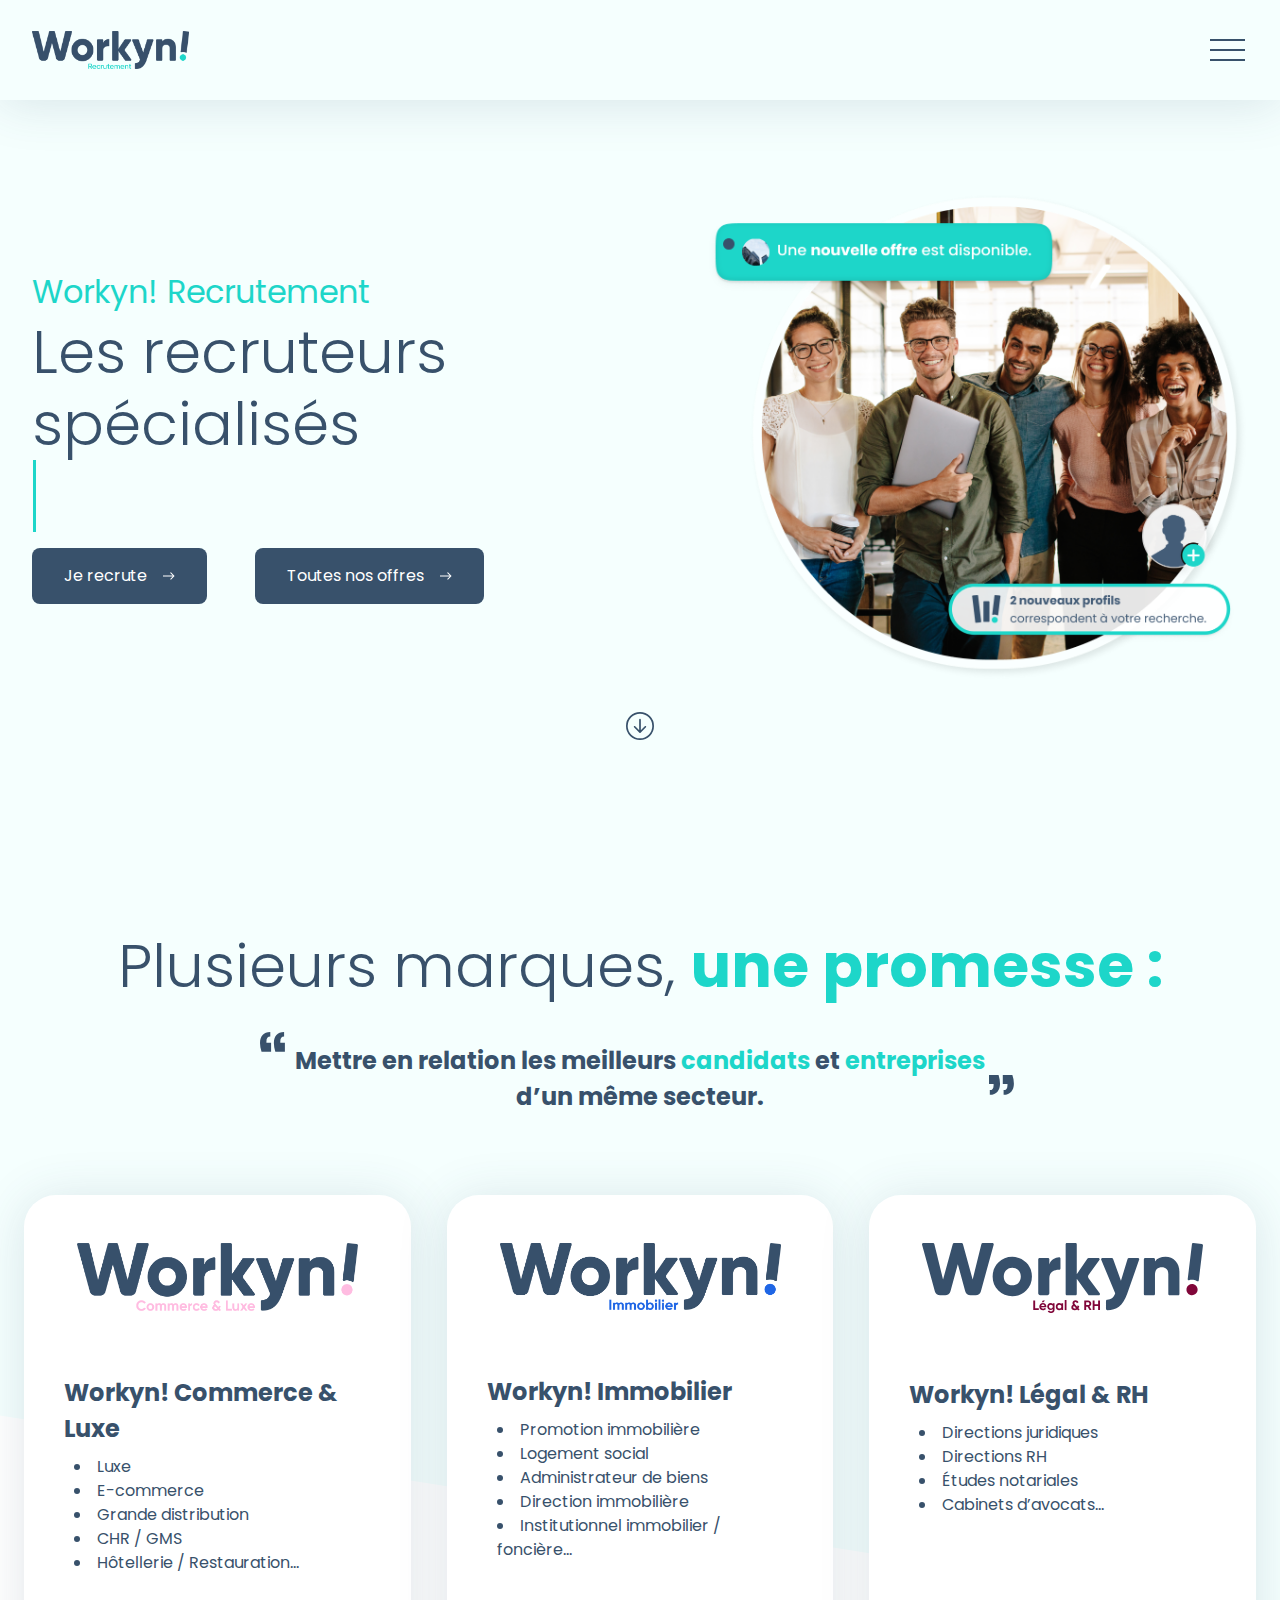
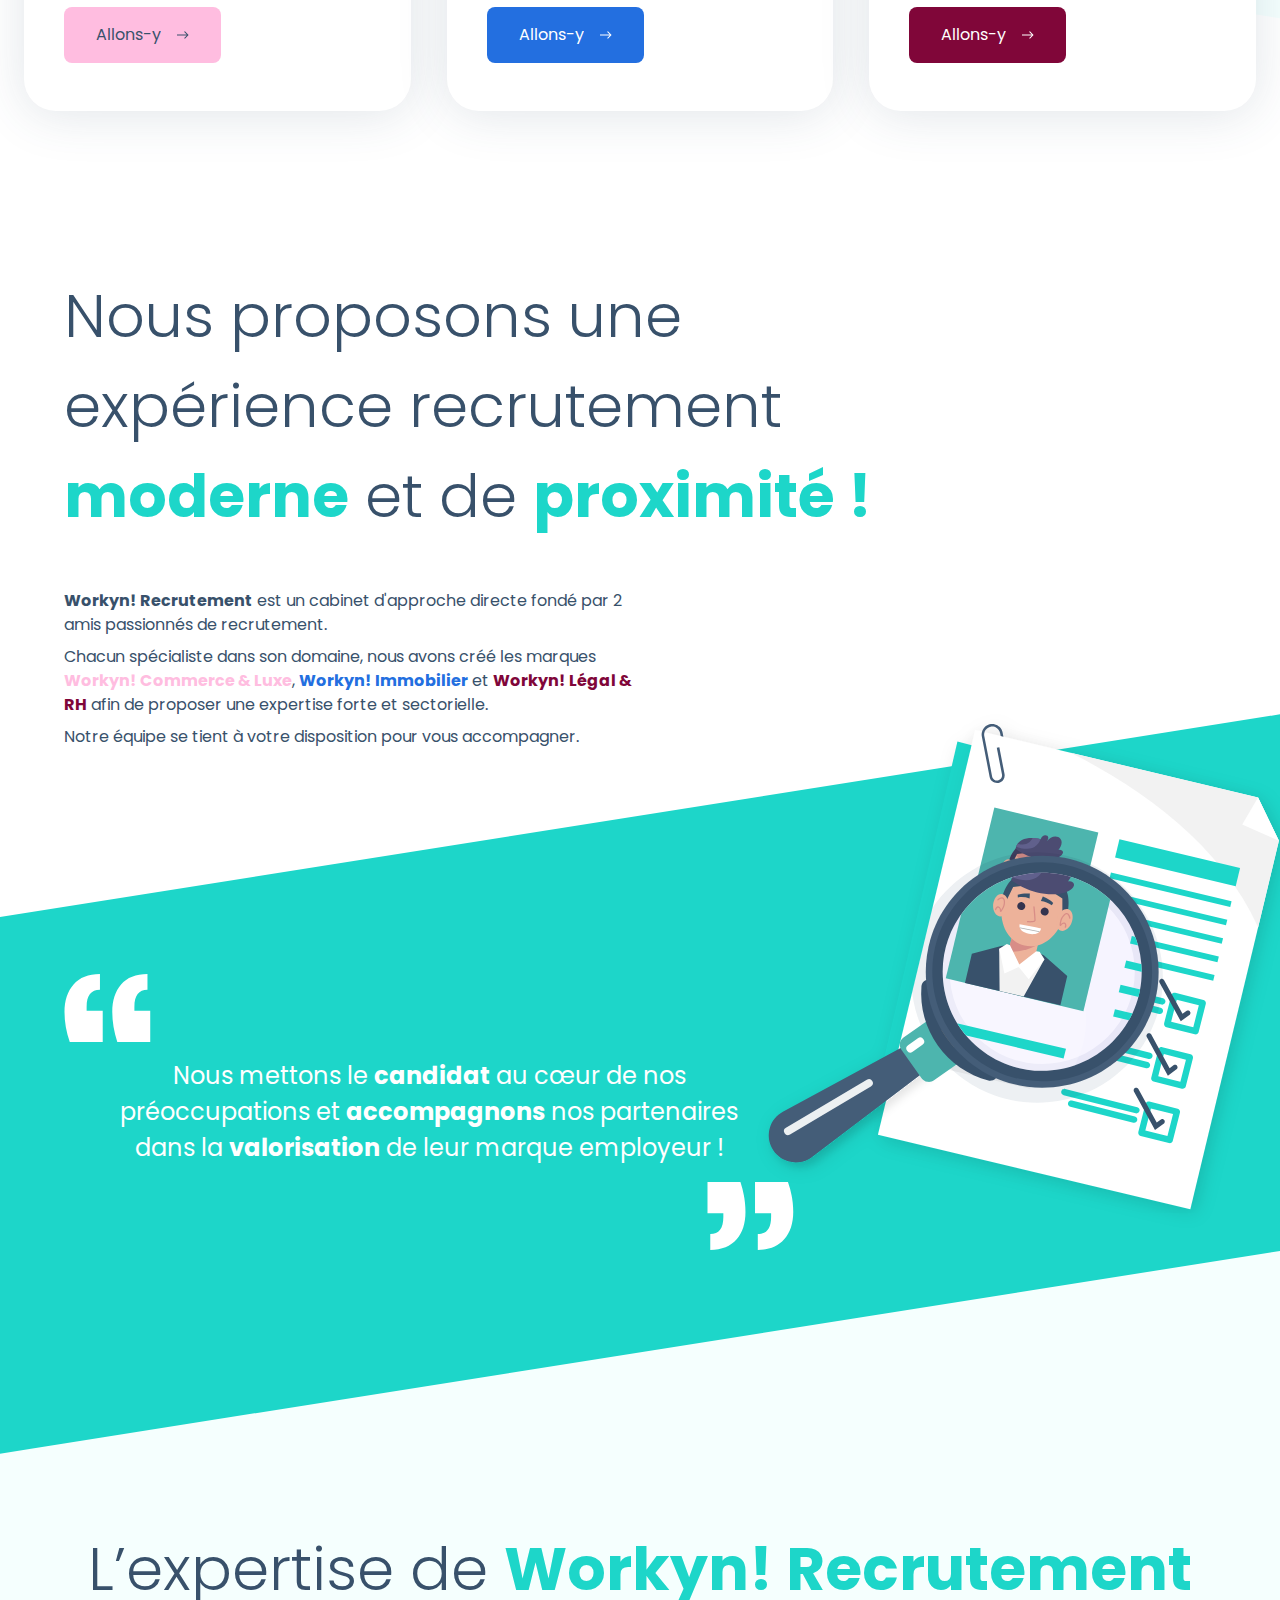
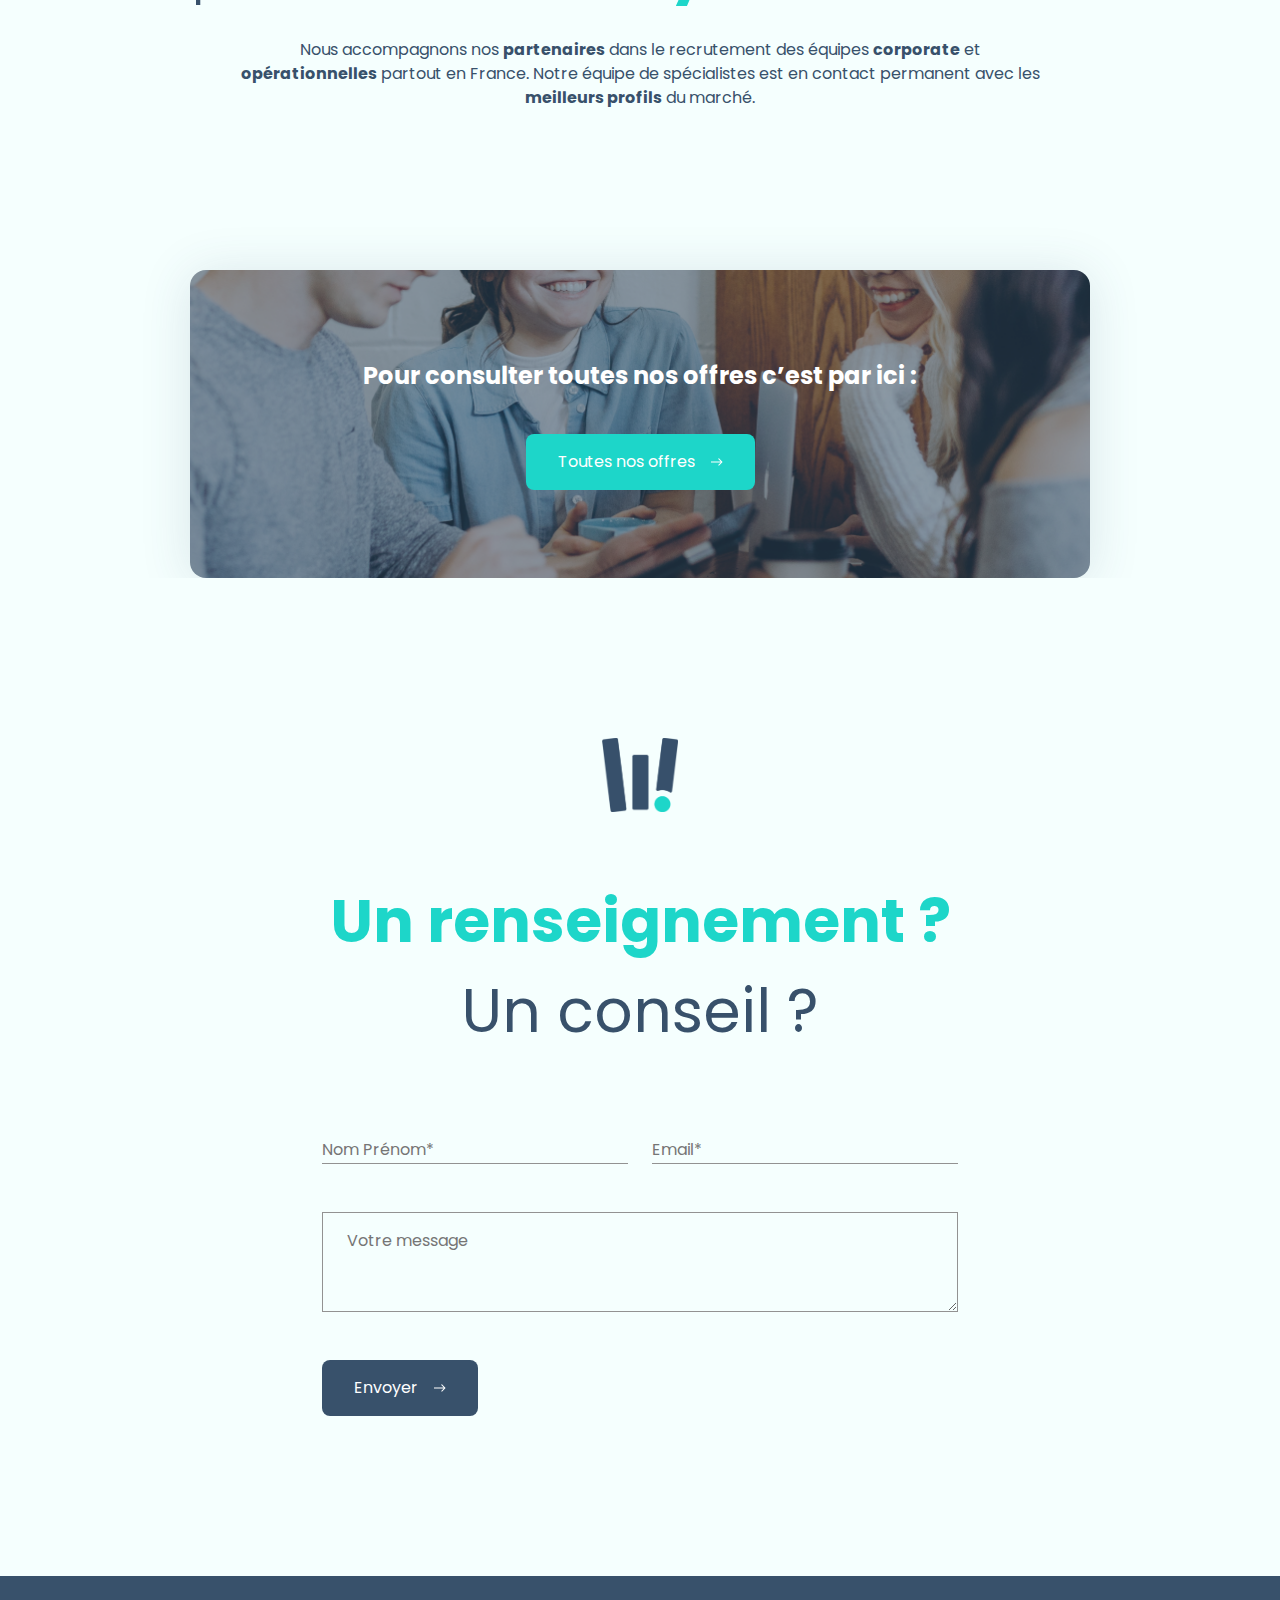
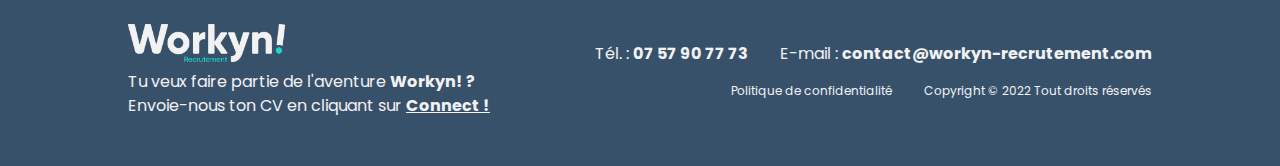
==== commit bb97f5c6: "test" ====
--- a/index.html
+++ b/index.html
@@ -71,7 +71,7 @@
                     <h1 class="h1_32_48 color_green fadein">Workyn! Recrutement</h1>
                     <h2 class="h2_60_72 fadein">Les recruteurs spécialisés</h2>
                     <div class="section_introduction_animation_container">
-                        <h2 class="color_green fw_700 h2_60_72 fadein"><span class="js_title_animation"></span><span>&thinsp;F</span></h2>
+                        <h2 class="color_green fw_700 h2_60_72 fadein"><span class="js_title_animation"></span><span>&thinsp;</span></h2>
                     </div>
                     <div class="flex flex_wrap gap_48 gap_16_under_576">
                         <a class="button_classic button_hover_arrow flex_center_center background_blue_strong color_white"
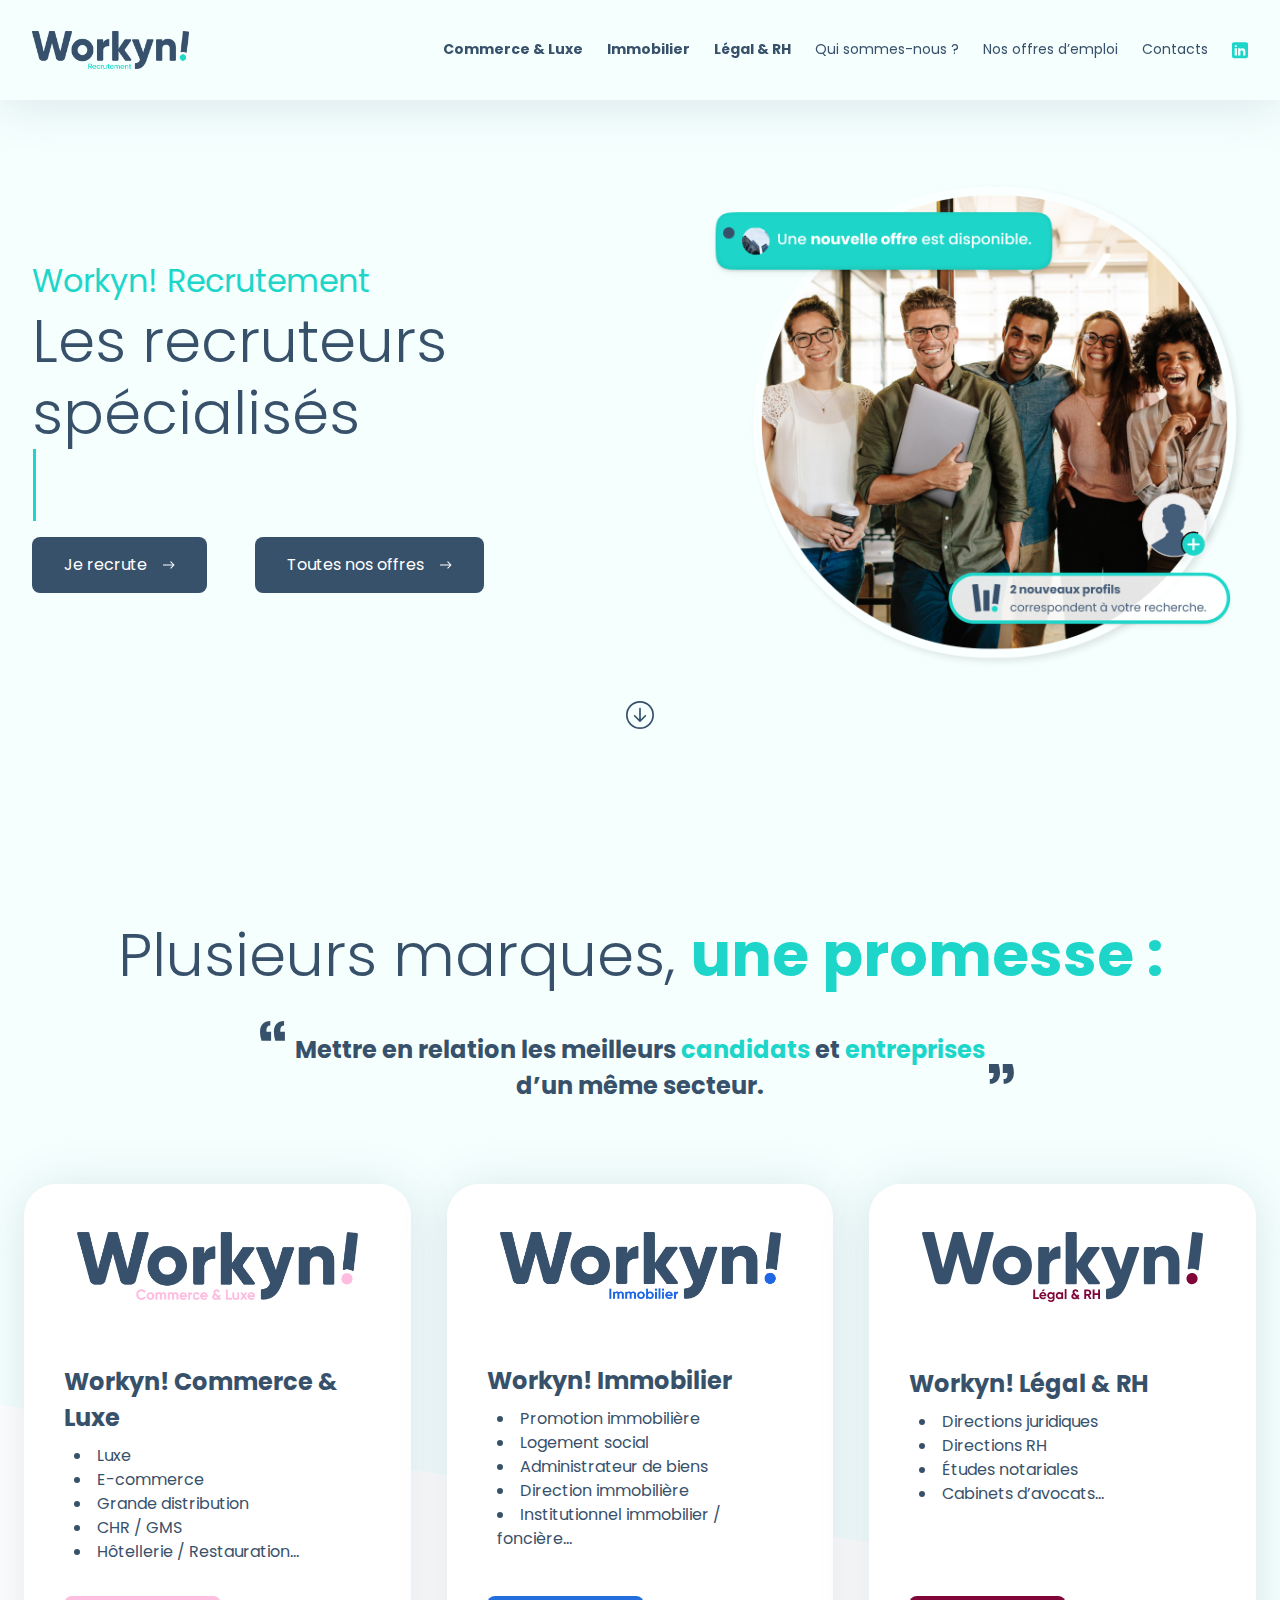
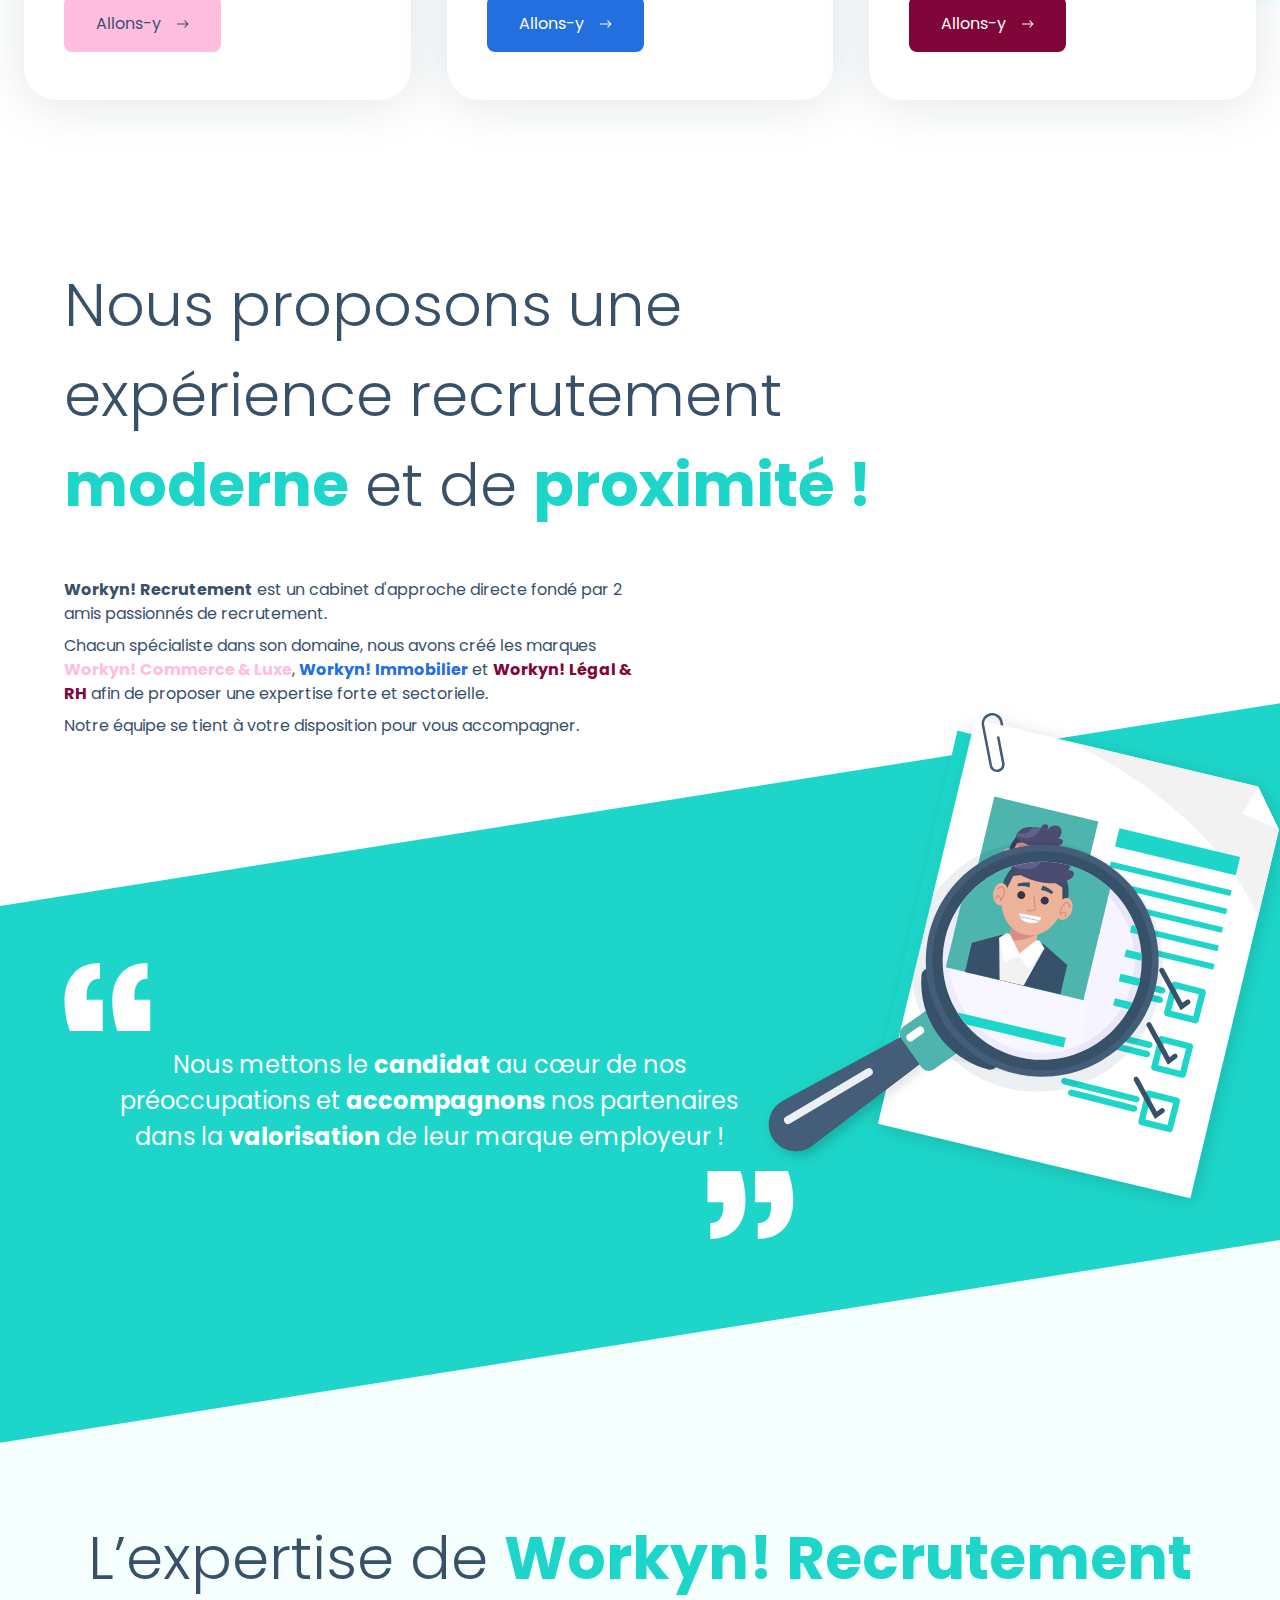
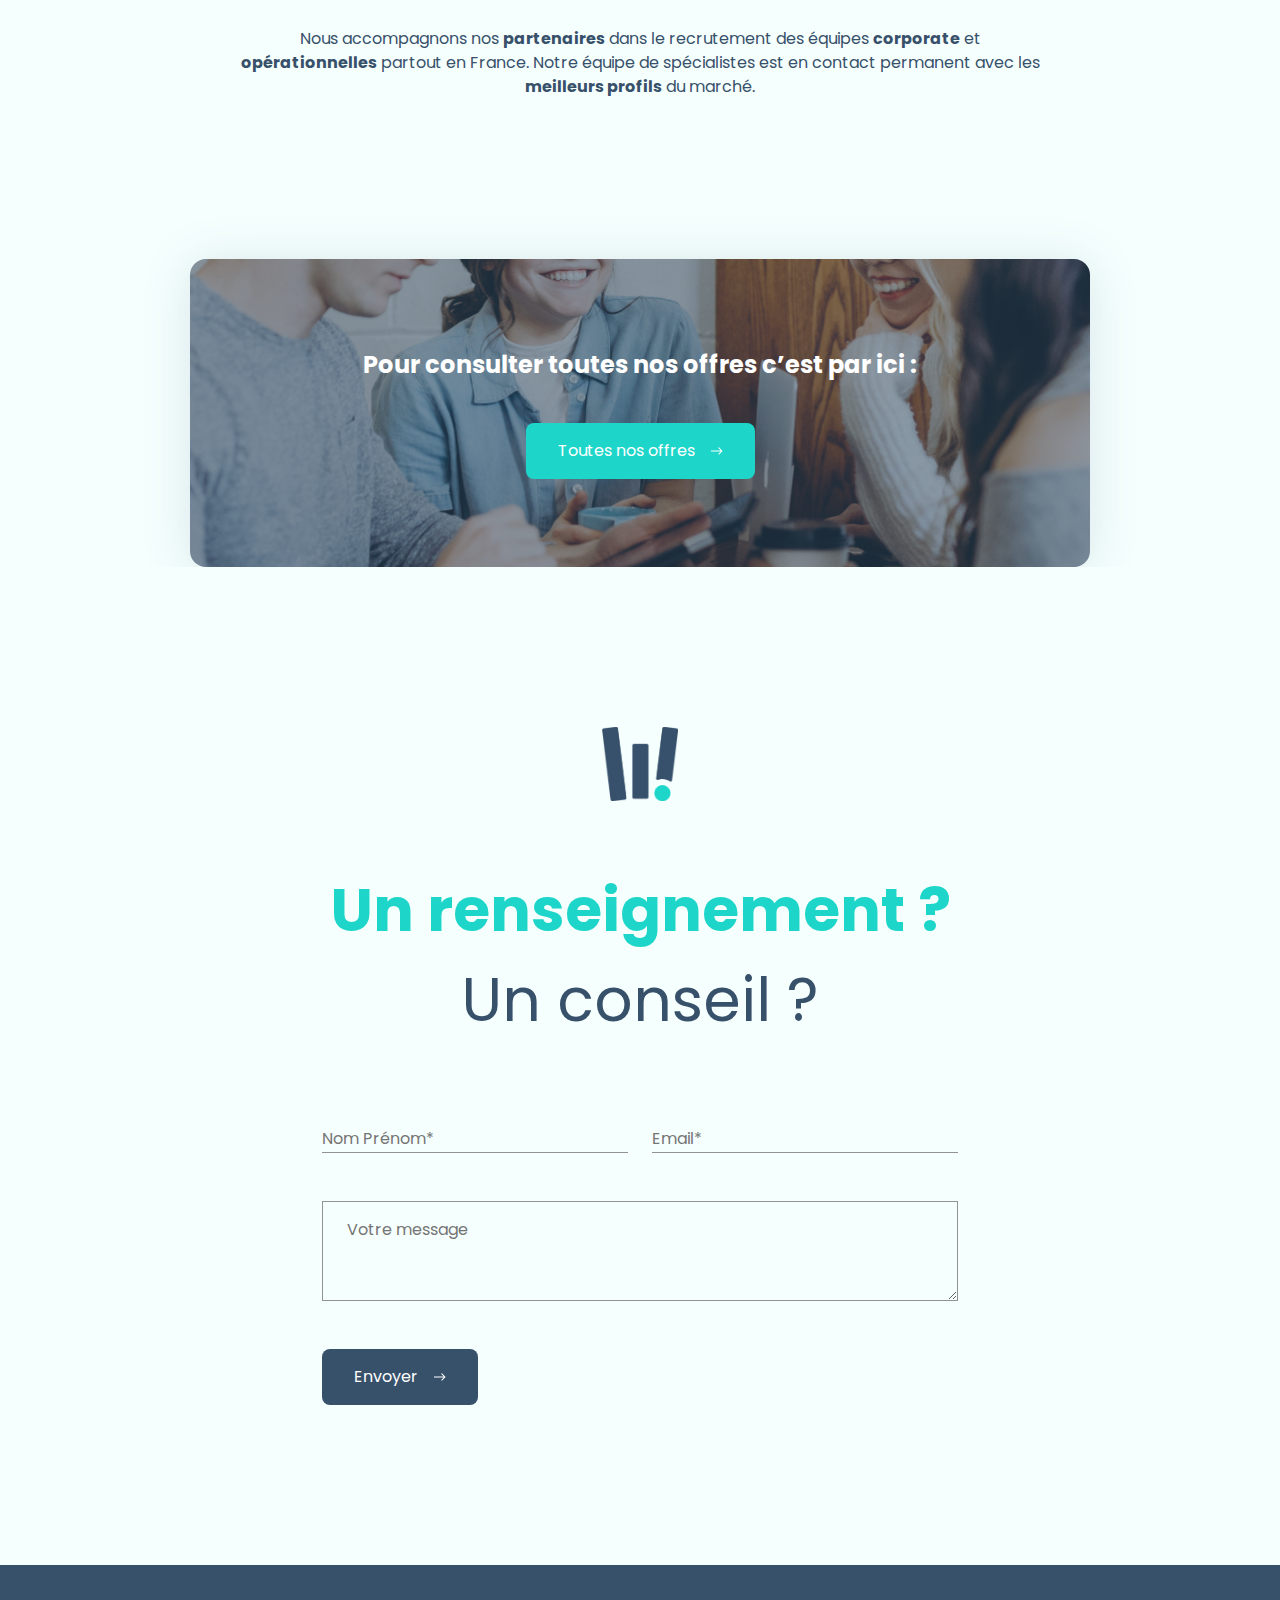
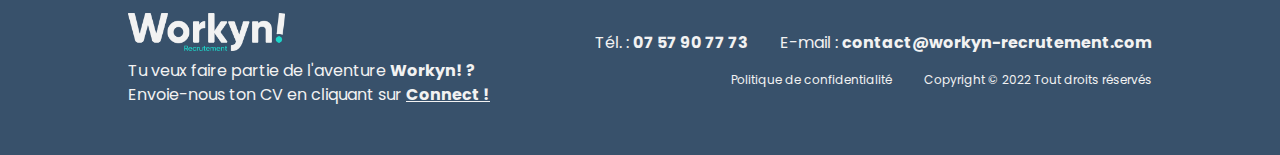
==== commit 30f7d06f: "workyn" ====
--- a/index.html
+++ b/index.html
@@ -39,9 +39,9 @@
                     src="./sources/icons/workyn/blue/recrutement_1357_1334.png" alt="logo workyn">
             </a>
             <nav class="flex_center_center gap_24">
-                <a class="nav_links fw_700 color_pink " href="./commerce-et-luxe.html">Workyn! Commerce & Luxe</a>
-                <a class="nav_links fw_700 color_blue" href="./immobilier.html">Workyn! Immobilier</a>
-                <a class="nav_links fw_700 color_red" href="./legal-rh.html">Workyn! Légal & RH</a>
+                <a class="nav_links fw_700" href="./commerce-et-luxe.html">Commerce & Luxe</a>
+                <a class="nav_links fw_700" href="./immobilier.html">Immobilier</a>
+                <a class="nav_links fw_700" href="./legal-rh.html">Légal & RH</a>
                 <a class="nav_links" href="#section_recruitment_anchor">Qui sommes-nous ?</a>
                 <a target="_blank" class="nav_links" href="https://workyn.teamtailor.com/#jobs">Nos offres d’emploi</a>
                 <a class="nav_links" href="#section_contact_anchor">Contacts</a>
--- a/style.css
+++ b/style.css
@@ -893,7 +893,7 @@
     }
 }
 
-@media only screen and (max-width: 1400px) {
+@media only screen and (max-width: 1200px) {
     header .wrapper.active {
         height: auto;
         justify-content: center;
@@ -936,7 +936,7 @@
 
 /*================================ SECTION 1 INTRODUCTION =======================================*/
 .section_introduction {
-    padding: 192px 64px 88px 64px;
+    padding: 181px 64px 88px 64px;
 }
 
 .section_introduction>div:first-of-type {
@@ -1008,12 +1008,12 @@
 }
 
 .section_introduction {
-    padding: 192px 64px 88px 64px;
+    padding: 181px 64px 88px 64px;
 }
 
 @media only screen and (max-width: 1440px) {
     .section_introduction {
-        padding: 192px 32px 88px 32px;
+        padding: 181px 32px 88px 32px;
     }
 }
 
@@ -1031,13 +1031,13 @@
 
 @media only screen and (max-width: 768px) {
     .section_introduction {
-        padding: 192px 32px 45px 32px;
+        padding: 181px 32px 45px 32px;
     }
 }
 
 @media only screen and (max-width: 576px) {
     .section_introduction {
-        padding: 192px 24px 90px 24px;
+        padding: 181px 24px 90px 24px;
 
     }
 
@@ -1336,7 +1336,7 @@
 
 /*================================ SECTION 1 SOUS PAGE INTRODUCTION =======================================*/
 .section_introduction_page {
-    padding: 220px 24px 0px 24px;
+    padding: 175px 24px 0px 24px;
 }
 
 .section_introduction_page_content {
@@ -1355,13 +1355,13 @@
 
 @media only screen and (max-width: 1200px) {
     .section_introduction_page {
-        padding: 220px 24px 0px 24px;
+        padding: 175px 24px 0px 24px;
     }
 }
 
 @media only screen and (max-width: 576px) {
     .section_introduction_page {
-        padding: 220px 24px 0px 24px;
+        padding: 175px 24px 0px 24px;
     }
 
     .section_introduction_page_img {
@@ -1394,7 +1394,7 @@
     z-index: -1;
 }
 
-.section_goals.business::before {
+.section_goals.realestate::before {
     background-color: var(--blue_light);
 }
 
@@ -1446,17 +1446,30 @@
     max-width: 655px;
 }
 
+.section_goals_content.legal h3 {
+    max-width: 676px;
+}
+
 @media only screen and (min-width: 1200px) {
     .section_goals_content_text img:first-of-type {
         top: 30px;
     }
 
+
     .section_goals_content_text.legal img:first-of-type {
-        left: -40px;
+        left: -83px;
     }
 
     .section_goals_content_text img:last-of-type {
         bottom: 30px;
+    }
+
+    .section_goals_content_text.legal {
+        padding-top: 80px;
+    }
+
+    .section_goals_content.legal>.section_goals_content_img{
+        padding-top: 174px;
     }
 }
 
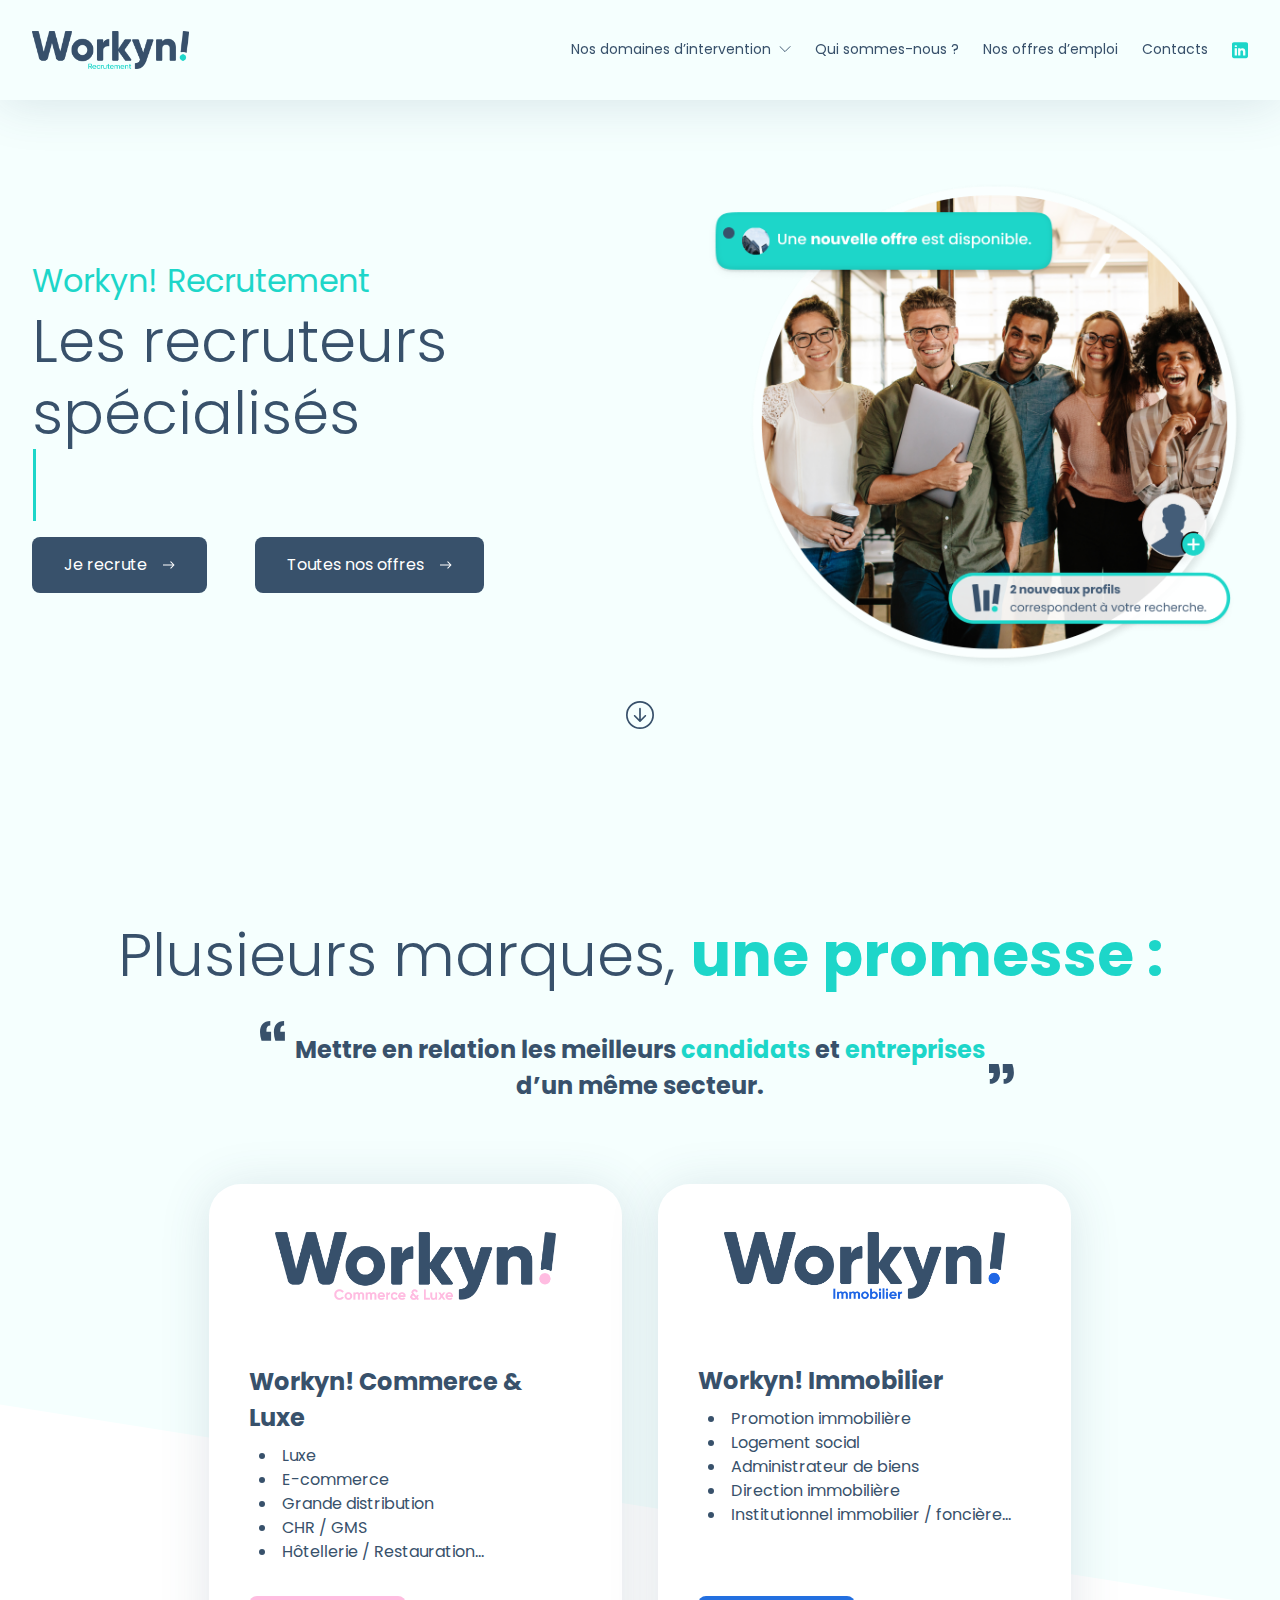
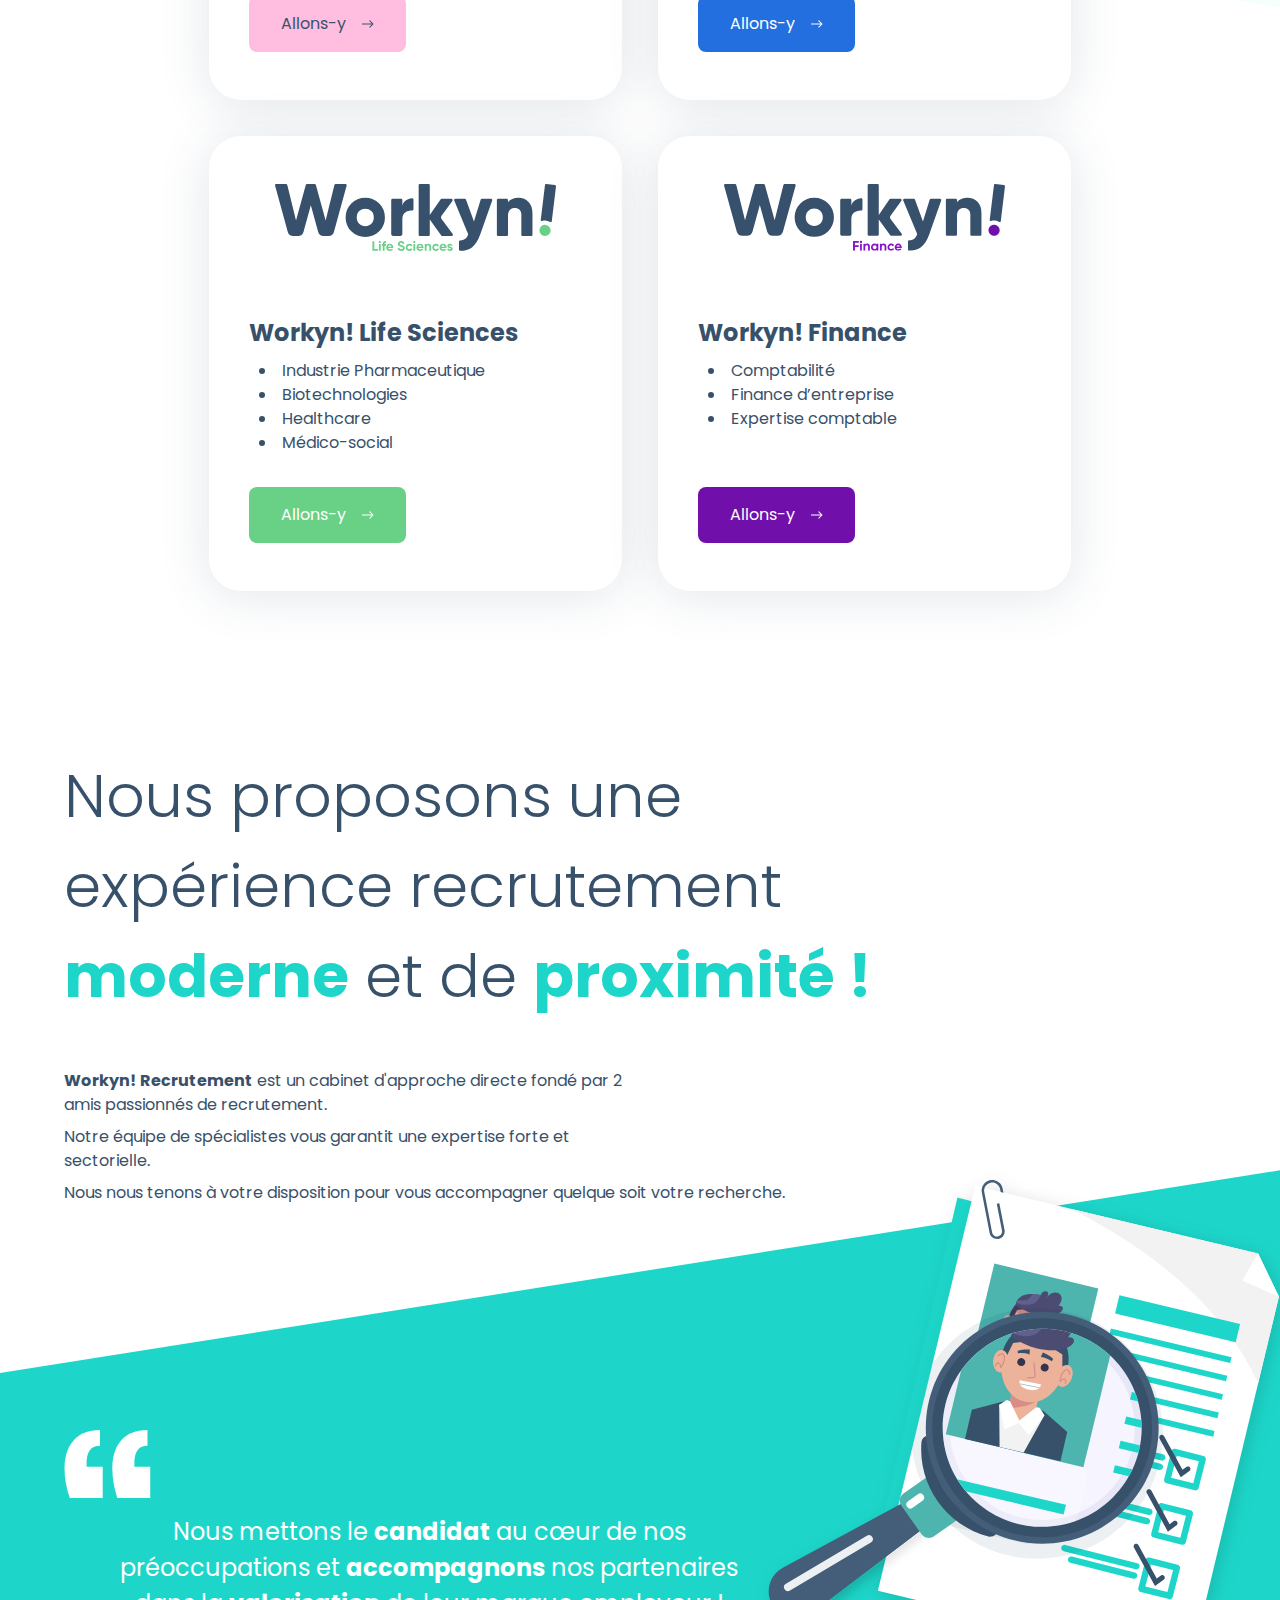
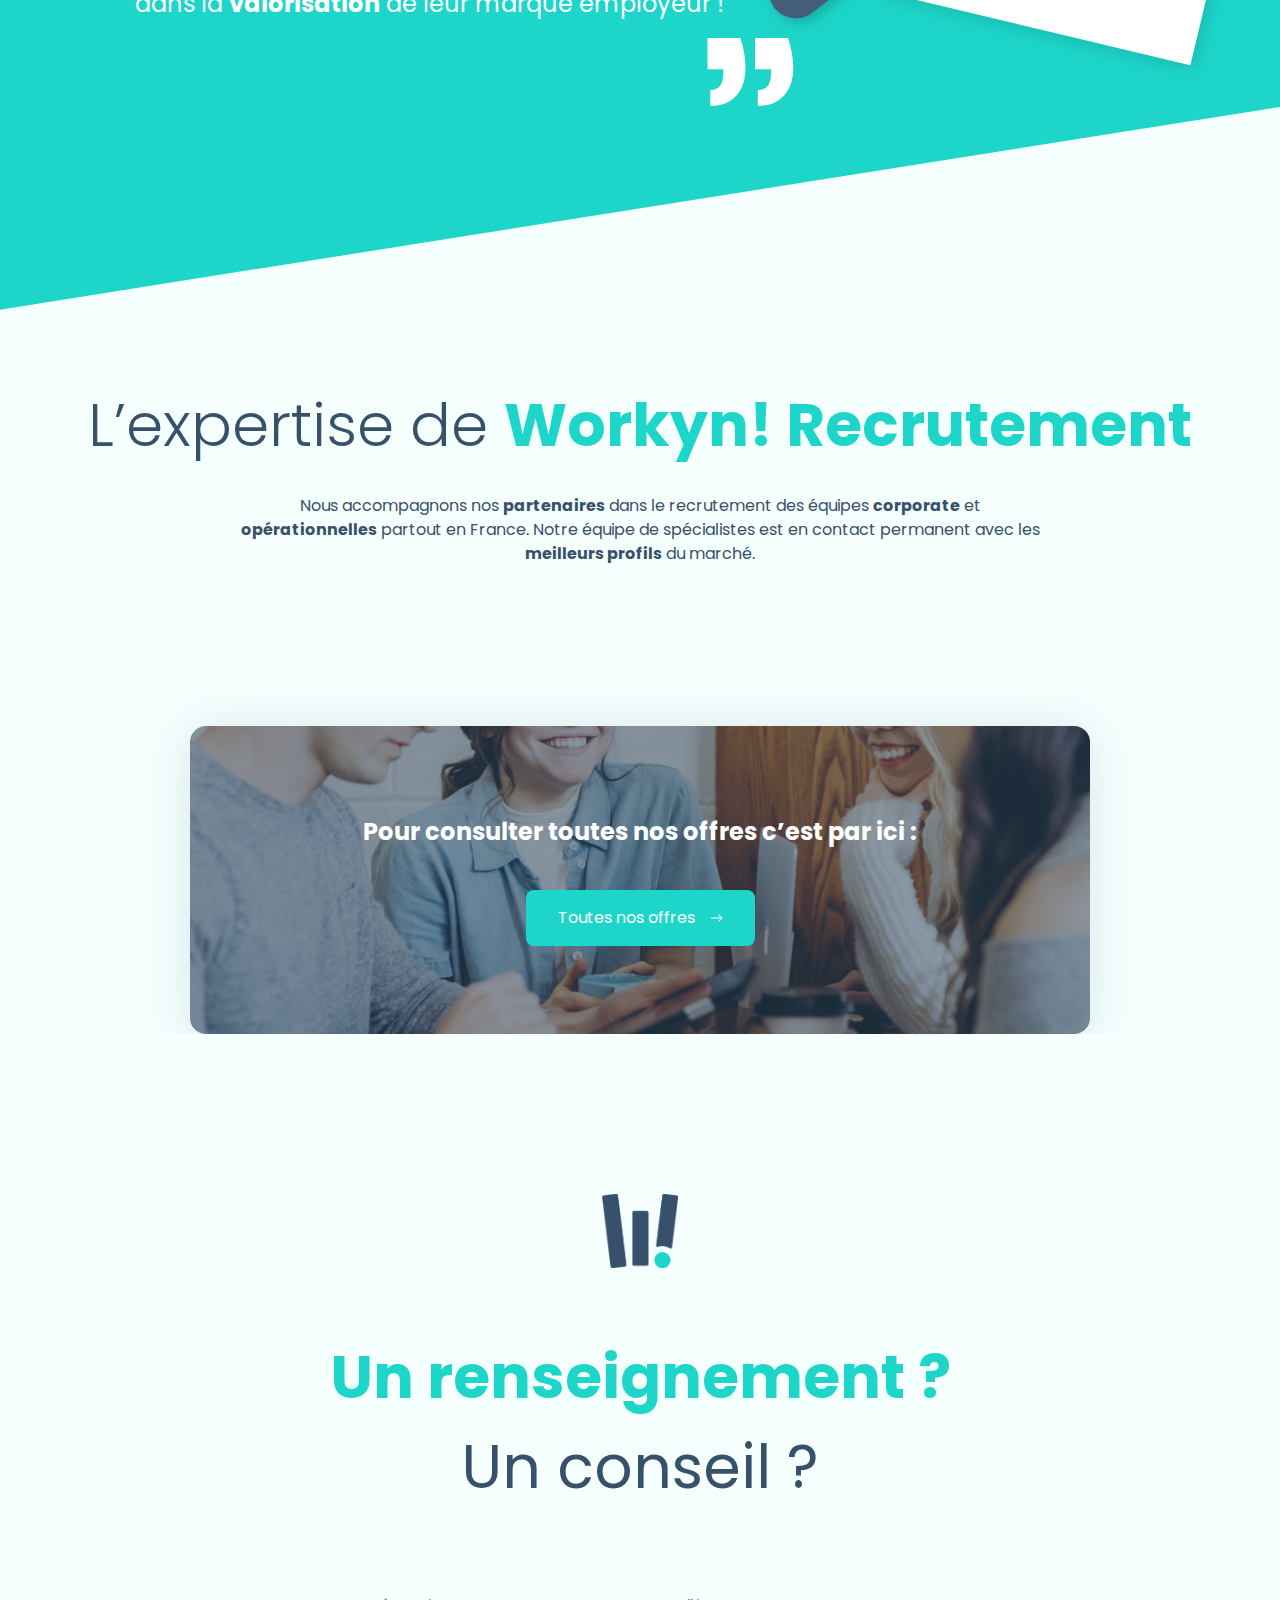
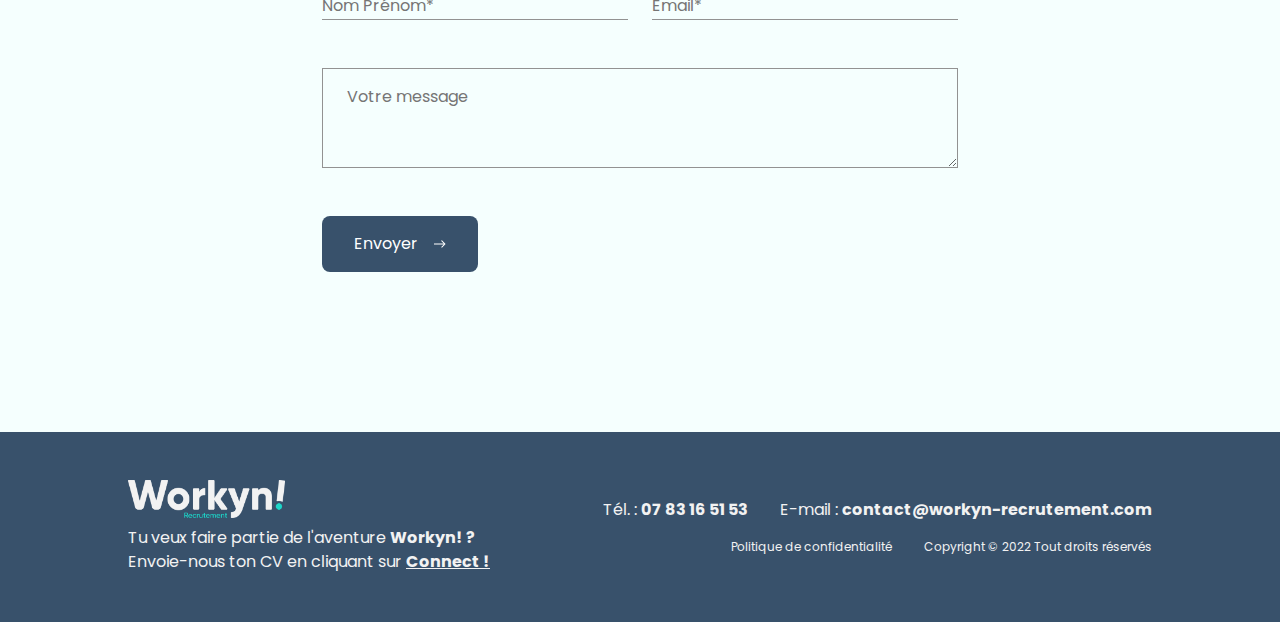
==== commit 6394aa17: "life" ====
--- a/index.html
+++ b/index.html
@@ -2,66 +2,105 @@
 <html lang="fr">
 
 <head>
+
+    <!-- Google tag (gtag.js) -->
+    <script async src="https://www.googletagmanager.com/gtag/js?id=G-B6C6WZS4LH"></script>
+    <script>
+        window.dataLayer = window.dataLayer || [];
+        function gtag() { dataLayer.push(arguments); }
+        gtag('js', new Date());
+
+        gtag('config', 'G-B6C6WZS4LH');
+    </script>
+
     <meta charset="UTF-8">
     <meta http-equiv="X-UA-Compatible" content="IE=edge">
     <meta name="viewport" content="width=device-width, initial-scale=1.0">
     <meta name="description"
-        content="Workyn Recrutement est un cabinet de recrutement spécialisé par secteur : le Commerce & Luxe et l’Immobilier. Nous recrutons les équipes corporate et opérationnelles partout en France.">
-    <title>Cabinet de recrutement – Commerce & Luxe | Immobilier</title>
+        content="Workyn Recrutement est un cabinet de recrutement spécialisé par secteur : le Commerce & Luxe, l’Immobilier et Légal & RH. Nous recrutons les équipes corporate et opérationnelles partout en France.">
+
+    <title>Cabinet de recrutement – Commerce & Luxe | Immobilier | Légal & RH</title>
+    <!-- FAVICON -->
+    <link rel="icon" type="image/svg" href="./sources/icons/favicon/favicon_workyn_green.svg">
 
     <!-- FEUILLE DE STYLE CSS -->
     <link rel="stylesheet" href="./style.css">
 
-    <!-- FAVICON -->
-    <link rel="icon" type="image/svg" href="./sources/icons/favicon/favicon_workyn_green.svg">
+    <!-- SMTP JS -->
+    <script defer src="https://smtpjs.com/v3/smtp.js"></script>
+
+    <!-- SCRIPT JS CUSTOM -->
+    <script type="text/javascript" src="./scripts/script.js" defer></script>
 
     <!-- GOOGLE FONT POLICE -->
     <link rel="preconnect" href="https://fonts.googleapis.com">
     <link rel="preconnect" href="https://fonts.gstatic.com" crossorigin>
     <link href="https://fonts.googleapis.com/css2?family=Poppins:wght@100;200;300;400;500;600;700;800;900&display=swap"
         rel="stylesheet">
-    <!-- SMTP JS -->
-    <script defer src="https://smtpjs.com/v3/smtp.js"></script>
-
-    <!-- SCRIPT JS CUSTOM -->
-    <script type="text/javascript" src="./scripts/script.js" defer></script>
 </head>
 
 <body>
+
     <!-- ==================== HEADER ==================== -->
     <header class="  w_100 background_white">
         <div class="background_green_light box_shadow">
             <div class="mw_1440_auto flex_between_center wrapper ">
-            <a class="header_link_home" href="./index.html">
-                <img class="header_link_home_logo dblock w_100"
-                    src="./sources/logos/workyn/blue/recrutement_4253_1012.png" alt="logo workyn">
-                <img class="header_link_home_icon dblock dnone w_100"
-                    src="./sources/icons/workyn/blue/recrutement_1357_1334.png" alt="logo workyn">
-            </a>
-            <nav class="flex_center_center gap_24">
-                <a class="nav_links fw_700" href="./commerce-et-luxe.html">Commerce & Luxe</a>
-                <a class="nav_links fw_700" href="./immobilier.html">Immobilier</a>
-                <a class="nav_links fw_700" href="./legal-rh.html">Légal & RH</a>
-                <a class="nav_links" href="#section_recruitment_anchor">Qui sommes-nous ?</a>
-                <a target="_blank" class="nav_links" href="https://workyn.teamtailor.com/#jobs">Nos offres d’emploi</a>
-                <a class="nav_links" href="#section_contact_anchor">Contacts</a>
-                <a target="_blank" href="https://www.linkedin.com/company/workyn-recrutement"><img class="dblock"
-                        src="./sources/icons/linkedin/linkedin_green.svg" alt="logo linkedin"></a>
-                <div class="header_scroll dnone flex_center_center gap_24">
-                    <p>|</p>
-                    <a class="nav_links" href="#section_contact_anchor">Je recrute</a>
-                    <a class="nav_links" target="_blank" href="https://workyn.teamtailor.com/#jobs">Toutes nos
-                        offres</a>
-                </div>
-            </nav>
-            <button class="dnone nav_toggler" type="button" aria-label="toggle curtain navigation">
-                <span class="line l1"></span>
-                <span class="line l2"></span>
-                <span class="line l3"></span>
-            </button>
+                <a class="header_link_home" href="./index.html">
+                    <img class="header_link_home_logo dblock w_100"
+                        src="./sources/logos/workyn/blue/recrutement_4253_1012.png" alt="logo workyn">
+                    <img class="header_link_home_icon dblock dnone w_100"
+                        src="./sources/icons/workyn/blue/recrutement_1357_1334.png" alt="logo workyn">
+                </a>
+                <nav class="flex_center_center gap_24">
+
+                    <div class="nav_links_menu_toggler js_nav_links_menu_toggler" aria-expanded="false">
+                        <button class="nav_links ">
+                            <span>Nos domaines d’intervention</span>
+                            <span class="nav_links_arrow"></span>
+                        </button>
+                        <div class="nav_links_menu_content">
+                            <a href="./commerce-et-luxe.html" class="color_pink">
+                                <span></span>
+                                <span>Commerce & Luxe</span>
+                            </a>
+                            <a href="./immobilier.html" class="color_blue">
+                                <span></span>
+                                <span>Immobilier</span>
+                            </a>
+                            <a href="./life-sciences.html" class="color_green_life">
+                                <span></span>
+                                <span>Life Sciences</span>
+                            </a>
+                            <a href="./finance.html" class="color_purple">
+                                <span></span>
+                                <span>Finance</span>
+                            </a>
+                        </div>
+                    </div>
+
+
+                    <a class="nav_links " href="#section_recruitment_anchor">Qui sommes-nous ?</a>
+                    <a target="_blank" class="nav_links " href="https://workyn.teamtailor.com/#jobs">Nos offres
+                        d’emploi</a>
+                    <a class="nav_links " href="#section_contact_anchor">Contacts</a>
+                    <a target="_blank" href="https://www.linkedin.com/company/workyn-recrutement"><img class="dblock"
+                            src="./sources/icons/linkedin/linkedin_green.svg" alt="logo linkedin"></a>
+                    <div class="header_scroll dnone flex_center_center gap_24">
+                        <p>|</p>
+                        <a class="nav_links " href="#section_contact_anchor">Je recrute</a>
+                        <a class="nav_links " target="_blank" href="https://workyn.teamtailor.com/#jobs">Toutes nos
+                            offres</a>
+                    </div>
+                </nav>
+                <button class="dnone nav_toggler" type="button" aria-label="toggle curtain navigation">
+                    <span class="line l1"></span>
+                    <span class="line l2"></span>
+                    <span class="line l3"></span>
+                </button>
+            </div>
         </div>
-    </div>
-</header>
+    </header>
+
     <!-- ==================== MAIN ==================== -->
     <main>
         <!-- ==================== SECTION 1 Les recruteurs spécialisés Commerce & Luxe et Immobilier ==================== -->
@@ -71,7 +110,8 @@
                     <h1 class="h1_32_48 color_green fadein">Workyn! Recrutement</h1>
                     <h2 class="h2_60_72 fadein">Les recruteurs spécialisés</h2>
                     <div class="section_introduction_animation_container">
-                        <h2 class="color_green fw_700 h2_60_72 fadein"><span class="js_title_animation"></span><span>&thinsp;</span></h2>
+                        <h2 class="color_green fw_700 h2_60_72 fadein"><span
+                                class="js_title_animation"></span><span>&thinsp;</span></h2>
                     </div>
                     <div class="flex flex_wrap gap_48 gap_16_under_576">
                         <a class="button_classic button_hover_arrow flex_center_center background_blue_strong color_white"
@@ -86,8 +126,8 @@
                                 alt="icone fleche blanche droite"></a>
                     </div>
                 </div>
-                <img class="dblock section_introduction_illustration"
-                    src="./sources/img/section_hero/homepage.png" alt="illustration section 1">
+                <img class="dblock section_introduction_illustration" src="./sources/img/section_hero/homepage.png"
+                    alt="illustration section 1">
             </div>
             <div class="section_introduction_anchor flex_center">
                 <a href="#section_brands_anchor"><img class="dblock"
@@ -115,8 +155,8 @@
                     <div class="section_brands_ribbon background_green_light">
                     </div>
                     <div class="section_brands_card flex_column background_white box_shadow">
-                        <img class="section_brands_card_logo"
-                            src="./sources/logos/workyn/blue/business_4268_1020.png" alt="logo workyn business">
+                        <img class="section_brands_card_logo" src="./sources/logos/workyn/blue/business_4268_1020.png"
+                            alt="logo workyn business">
                         <h4 class="text_left mb_8">Workyn! Commerce & Luxe</h4>
                         <ul class="mb_32 mb_24_under_576">
                             <li>Luxe</li>
@@ -132,8 +172,8 @@
                                 alt="icone fleche blanche blue strong"></a>
                     </div>
                     <div class="section_brands_card flex_column background_white box_shadow">
-                        <img class="section_brands_card_logo"
-                            src="./sources/logos/workyn/blue/realestate_4266_1017.png" alt="logo workyn business">
+                        <img class="section_brands_card_logo" src="./sources/logos/workyn/blue/realestate_4266_1017.png"
+                            alt="logo workyn business">
                         <h4 class="text_left mb_8">Workyn! Immobilier</h4>
                         <ul class="mb_32 mb_24_under_576">
                             <li>Promotion immobilière</li>
@@ -149,21 +189,38 @@
                                 alt="icone fleche blanche blanche strong"></a>
                     </div>
                     <div class="section_brands_card flex_column background_white box_shadow">
-                        <img class="section_brands_card_logo"
-                            src="./sources/logos/workyn/blue/legal.svg" alt="logo workyn business">
-                        <h4 class="text_left mb_8">Workyn! Légal & RH</h4>
+                        <img class="section_brands_card_logo" src="./sources/logos/workyn/blue/life.svg"
+                            alt="logo workyn business">
+                        <h4 class="text_left mb_8">Workyn! Life Sciences</h4>
                         <ul class="mb_32 mb_24_under_576">
-                            <li>Directions juridiques</li>
-                            <li>Directions RH</li>
-                            <li>Études notariales</li>
-                            <li>Cabinets d’avocats...</li>
+                            <li>Industrie Pharmaceutique</li>
+                            <li>Biotechnologies</li>
+                            <li>Healthcare </li>
+                            <li>Médico-social</li>
                         </ul>
-                        <a class=" button_classic button_hover_arrow flex_center_center background_red color_white"
-                            href="./legal-rh.html">Allons-y<span class="background_red"></span><img
+                        <a class=" button_classic button_hover_arrow flex_center_center background_green_life color_white"
+                            href="./life-sciences.html">Allons-y<span class="background_green_life"></span><img
                                 class="transition_200ms_easeout dblock"
                                 src="./sources/icons/arrow/arrow_right_white_18_8.svg"
                                 alt="icone fleche blanche blanche strong"></a>
                     </div>
+
+                    <div class="section_brands_card flex_column background_white box_shadow">
+                        <img class="section_brands_card_logo" src="./sources/logos/workyn/blue/finance.svg"
+                            alt="logo workyn business">
+                        <h4 class="text_left mb_8">Workyn! Finance</h4>
+                        <ul class="mb_32 mb_24_under_576">
+                            <li>Comptabilité</li>
+                            <li>Finance d’entreprise</li>
+                            <li>Expertise comptable</li>
+                        </ul>
+                        <a class=" button_classic button_hover_arrow flex_center_center background_purple color_white"
+                            href="./finance.html">Allons-y<span class="background_purple"></span><img
+                                class="transition_200ms_easeout dblock"
+                                src="./sources/icons/arrow/arrow_right_white_18_8.svg"
+                                alt="icone fleche blanche blanche strong"></a>
+                    </div>
+
                 </div>
             </div>
         </section>
@@ -178,13 +235,9 @@
                     </h2>
                     <p class="mw_581 mb_8"><strong>Workyn! Recrutement</strong> est un cabinet d'approche directe fondé
                         par 2 amis passionnés de recrutement.</p>
-                    <p class="mw_581 mb_8">Chacun spécialiste dans son domaine, nous avons créé les marques
-                        <strong class="color_pink">Workyn! Commerce & Luxe</strong>, <strong class="color_blue">Workyn!
-                            Immobilier</strong> et <strong class="color_red">Workyn! Légal & RH</strong> afin de
-                        proposer une expertise forte et
-                        sectorielle.
-                    </p>
-                    <p>Notre équipe se tient à votre disposition pour vous accompagner.</p>
+                    <p class="mw_581 mb_8">Notre équipe de spécialistes vous garantit une expertise forte et
+                        sectorielle.</p>
+                    <p>Nous nous tenons à votre disposition pour vous accompagner quelque soit votre recherche.</p>
                 </div>
 
                 <div class="section_recruitment_ribbon_background background_green_light">
@@ -284,8 +337,8 @@
                 <div class="footer_container_right">
                     <div
                         class="flex flex_column_center_center_under_1200 gap_32 gap_8_under_1200 mb_16 mb_32_under_1200">
-                        <p class="text_center_under_1200">Tél. : <strong class="dblock_under_1200">07 57 90 77
-                                73</strong>
+                        <p class="text_center_under_1200">Tél. : <strong class="dblock_under_1200">07 83 16 51
+                                53</strong>
                         </p>
                         <p class="text_center_under_1200">E-mail : <strong
                                 class="dblock_under_1200">contact@workyn-recrutement.com</strong></p>
--- a/style.css
+++ b/style.css
@@ -66,12 +66,19 @@
     --blue_strong: #38516B;
     --blue: #236FE0;
     --blue_light: #236FE014;
+    /* background: rgba(35, 111, 224, 0.08);*/
     --green: #1DD6C9;
     --green_light: #F5FFFE;
     --pink: #FFBDE0;
     --pink_light: #FFBDE026;
     --red: #800639;
     --red_light: #F8F2F5;
+    --purple: #710FAA;
+    --purple_light: #FEFBFF;
+    --green_life: #69D186;
+    --green_life_light: #69d18614;
+    /* rgba(105, 209, 134, 0.08) */
+
     /* SHADOW-1 */
     --shadow-1: 0px 4px 50px 0px rgba(56, 81, 107, 0.15);
 }
@@ -178,6 +185,38 @@
 
 .color_red_light {
     color: var(--red_light);
+}
+
+.background_purple {
+    background-color: var(--purple);
+}
+
+.color_purple {
+    color: var(--purple);
+}
+
+.background_purple_light {
+    background-color: var(--purple_light);
+}
+
+.color_purple_light {
+    color: var(--purple_light);
+}
+
+.background_green_life {
+    background-color: var(--green_life);
+}
+
+.color_green_life {
+    color: var(--green_life);
+}
+
+.background_green_life_light {
+    background-color: var(--green_life_light);
+}
+
+.color_green_life_light {
+    color: var(--green_life_light);
 }
 
 /*================================ FONTS =======================================*/
@@ -820,17 +859,128 @@
     border-bottom-color: var(--red);
 }
 
-nav>:nth-child(1):hover {
-    border-bottom-color: var(--pink);
-}
-
-nav>:nth-child(2):hover {
-    border-bottom-color: var(--blue);
-}
-
-nav>:nth-child(3):hover {
-    border-bottom-color: var(--red);
-}
+.nav_links.finance:hover {
+    border-bottom-color: var(--purple);
+}
+
+.nav_links.life:hover {
+    border-bottom-color: var(--green_life);
+}
+
+
+button.nav_links {
+    display: flex;
+    align-items: center;
+    gap: 8px;
+}
+
+.nav_links_arrow {
+    display: inline-block;
+    width: 12px;
+    height: 6px;
+    background-image: url('./sources/icons/arrow/arrow_down_blue_strong.svg');
+    background-size: cover;
+    background-position: center;
+    background-repeat: no-repeat;
+    transition: transform 0.2s;
+}
+
+.nav_links_menu_toggler {
+    position: relative;
+}
+
+.nav_links_menu_toggler[aria-expanded="true"] .nav_links_arrow {
+    transform: rotate(180deg);
+    /* équivalent à rotate-180 */
+}
+
+
+.nav_links_menu_content {
+    position: absolute;
+    margin-top: 16px;
+    background-color: white;
+    box-shadow: 0px 0px 28.2px 0px rgba(0, 0, 0, 0.05);
+    padding: 32px;
+    border-radius: 16px;
+    display: none;
+    flex-direction: column;
+    gap: 24px;
+    transform: translateX(-50%);
+    left: 50%;
+}
+
+.nav_links_menu_toggler[aria-expanded="true"] .nav_links_menu_content {
+    display: flex;
+}
+
+
+.nav_links_menu_content>a {
+    display: flex;
+    align-items: center;
+    gap: 10px;
+    padding: 8px;
+    border-radius: 8px;
+    font-size: 16px;
+    font-style: normal;
+    font-weight: 500;
+    line-height: 24px;
+    /* 150% */
+    letter-spacing: 0.5px;
+}
+
+.nav_links_menu_content>a:hover {
+    color: white;
+}
+
+.nav_links_menu_content>:nth-child(1):hover {
+    background-color: var(--pink);
+}
+
+.nav_links_menu_content>:nth-child(2):hover {
+    background-color: var(--blue);
+}
+
+.nav_links_menu_content>:nth-child(3):hover {
+    background-color: var(--green_life);
+}
+
+.nav_links_menu_content>:nth-child(4):hover {
+    background-color: var(--purple);
+}
+
+.nav_links_menu_content>a>span {
+    display: inline-block;
+    white-space: nowrap;
+}
+
+
+.nav_links_menu_content>a>span:first-of-type {
+    border-radius: 8px;
+    background-color: var(--white_break);
+    width: 44px;
+    height: 42px;
+    flex: none;
+    background-image: url('./sources/icons/workyn/blue/business_1357_1334.png');
+    background-size: 41% auto;
+    background-position: center;
+    background-repeat: no-repeat;
+}
+
+.nav_links_menu_content>:nth-child(2)>span:first-of-type {
+    background-image: url('./sources/icons/workyn/blue/realestate_1358_1334.png');
+}
+
+.nav_links_menu_content>:nth-child(3)>span:first-of-type {
+    background-image: url('./sources/icons/workyn/blue/life.svg');
+}
+
+
+.nav_links_menu_content>:nth-child(4)>span:first-of-type {
+    background-image: url('./sources/icons/workyn/blue/finance.svg');
+}
+
+
+
 
 /* pas possible car trop d'éléments au scroll */
 /* nav>:nth-child(3) {
@@ -929,6 +1079,17 @@
     nav>:nth-child(3) {
         margin-right: 0px;
     }
+
+    button.nav_links {
+        display: none;
+    }
+
+    .nav_links_menu_content {
+        display: flex;
+        position: static;
+        transform: none;
+    }
+
 }
 
 
@@ -1077,8 +1238,9 @@
 .section_brands_cards {
     padding: 0px 24px;
     position: relative;
-    display: flex;
-    flex-flow: row nowrap;
+    display: grid;
+    grid-template-columns: repeat(2, minmax(0, 413px));
+    /* 2 colonnes avec une largeur max de 413px */
     justify-content: center;
     gap: 36px;
 }
@@ -1087,8 +1249,6 @@
     border-radius: 32px;
     padding: 48px 40px;
     position: relative;
-    width: calc(33.33% - 24px);
-    max-width: 413px;
 }
 
 .section_brands_card_logo {
@@ -1133,20 +1293,6 @@
 
 @media only screen and (max-width: 992px) {
 
-    .section_brands_cards {
-        flex-flow: column nowrap;
-        align-items: center;
-    }
-
-    .section_brands_card {
-        width: 100%;
-        max-width: 413px;
-    }
-
-    .section_brands_card {
-        padding: 32px;
-    }
-
     .section_brands_card_logo {
         width: 268px;
         margin: 0 auto 24px auto;
@@ -1156,6 +1302,15 @@
 
 
 @media only screen and (max-width: 768px) {
+    .section_brands_cards {
+        grid-template-columns: repeat(1, minmax(0, 413px));
+    }
+
+
+    .section_brands_card {
+        padding: 32px;
+    }
+
     .section_brands_content {
         padding: 45px 124px 80px 124px;
     }
@@ -1391,7 +1546,7 @@
     width: 100%;
     height: 60%;
     background-color: var(--pink_light);
-    z-index: -1;
+
 }
 
 .section_goals.realestate::before {
@@ -1402,7 +1557,13 @@
     background-color: var(--red_light);
 }
 
-
+.section_goals.finance::before {
+    background-color: var(--purple_light);
+}
+
+.section_goals.life::before {
+    background-color: var(--green_life_light);
+}
 
 .section_goals_ribbon_container {
     position: absolute;
@@ -1418,8 +1579,14 @@
     max-width: 436px;
 }
 
+.section_goals_content_img.life {
+    padding-top: 115px;
+    max-width: 436px;
+}
+
 .section_goals_content_img>img {
     width: 100%;
+    filter: drop-shadow(4px 4px 9px rgba(0, 0, 0, 0.10));
 }
 
 .section_goals_content_img p {
@@ -1450,25 +1617,40 @@
     max-width: 676px;
 }
 
+.section_goals_content.finance h3 {
+    max-width: 676px;
+}
+
+.section_goals_content.life h3 {
+    max-width: 655px;
+}
+
 @media only screen and (min-width: 1200px) {
     .section_goals_content_text img:first-of-type {
         top: 30px;
     }
 
 
-    .section_goals_content_text.legal img:first-of-type {
+    .section_goals_content_text.legal img:first-of-type,
+    .section_goals_content_text.finance img:first-of-type {
         left: -83px;
     }
+
+    /*     .section_goals_content_text.finance img:last-of-type {
+        bottom: 10px;
+    } */
 
     .section_goals_content_text img:last-of-type {
         bottom: 30px;
     }
 
-    .section_goals_content_text.legal {
+    .section_goals_content_text.legal,
+    .section_goals_content_text.finance {
         padding-top: 80px;
     }
 
-    .section_goals_content.legal>.section_goals_content_img{
+    .section_goals_content.legal>.section_goals_content_img,
+    .section_goals_content.finance>.section_goals_content_img {
         padding-top: 174px;
     }
 }
@@ -1546,17 +1728,28 @@
     flex-wrap: wrap;
 }
 
-.section_expert_separator.realestate {
+.section_expert_container.life {
+    max-width: 992px;
+    padding: 48px 64px;
+    flex-wrap: wrap;
+    margin-bottom: 80px;
+}
+
+.section_expert_container.realestate .section_expert_separator,
+.section_expert_container.life .section_expert_separator {
     width: 1.5px;
     height: 25px;
     background-color: var(--blue_strong);
 }
 
-.section_expert_container.realestate h3 {
-    white-space: nowrap
-}
-
-.section_expert_container.realestate {
+
+.section_expert_container.realestate h3,
+.section_expert_container.life h3 {
+    white-space: nowrap;
+}
+
+.section_expert_container.realestate,
+.section_expert_container.life {
     gap: 20px;
 }
 
@@ -1574,11 +1767,25 @@
     row-gap: 20px;
 }
 
+.section_expert_container.finance {
+    padding: 0;
+    border-radius: unset;
+    display: flex;
+    flex-flow: row nowrap;
+    justify-content: center;
+    column-gap: 28px;
+    row-gap: 20px;
+}
+
 .section_expert_domain {
     min-width: 282px;
     display: flex;
     flex-flow: column nowrap;
     gap: 21px;
+}
+
+.section_expert_container.finance>.section_expert_domain {
+    flex: 1;
 }
 
 .section_expert_domain::before {
@@ -1604,6 +1811,47 @@
     background-image: url('./sources/logos/sectors/legal/card4.svg');
 }
 
+.section_expert_container>:nth-child(1):before {
+    background-image: url('./sources/logos/sectors/finance/card1.svg');
+}
+
+.section_expert_container>:nth-child(2):before {
+    background-image: url('./sources/logos/sectors/finance/card2.svg');
+}
+
+.section_expert_container>:nth-child(3):before {
+    background-image: url('./sources/logos/sectors/finance/card3.svg');
+}
+
+.section_expert_container.life1>:nth-child(1)::before{
+    background-image: url('./sources/logos/sectors/life/card1.svg');
+}
+
+.section_expert_container.life1>:nth-child(2)::before{
+    background-image: url('./sources/logos/sectors/life/card2.svg');
+}
+
+.section_expert_container.life1>:nth-child(3)::before{
+    background-image: url('./sources/logos/sectors/life/card3.svg');
+}
+
+.section_expert_container.life2>:nth-child(1)::before{
+    background-image: url('./sources/logos/sectors/life/card4.svg');
+}
+
+.section_expert_container.life2>:nth-child(2)::before{
+    background-image: url('./sources/logos/sectors/life/card5.svg');
+}
+
+.section_expert_container.life2>:nth-child(3)::before{
+    background-image: url('./sources/logos/sectors/life/card6.svg');
+}
+
+.section_expert_container.life2{
+    padding-top: 80px;
+}
+
+
 
 .section_expert_domain_content {
     padding: 16px 16px 16px 24px;
@@ -1613,6 +1861,11 @@
     flex: auto;
 }
 
+.section_expert_container.finance .section_expert_domain_content {
+    padding: 24px;
+
+}
+
 .section_expert_domain_content ul {
     list-style-position: outside;
     margin-left: 16px;
@@ -1630,7 +1883,9 @@
 }
 
 @media only screen and (max-width: 1400px) {
-    .section_expert_container.legal {
+
+    .section_expert_container.legal,
+    .section_expert_container.finance {
         flex-flow: row wrap;
     }
 
@@ -1655,12 +1910,14 @@
         height: 1.5px;
     }
 
-    .section_expert_container.realestate {
+    .section_expert_container.realestate,
+    .section_expert_container.life {
         flex-direction: column;
         padding: 48px 16px;
     }
 
-    .section_expert_separator.realestate {
+    .section_expert_container.realestate .section_expert_separator,
+    .section_expert_container.life .section_expert_separator {
         rotate: 90deg;
     }
 }
@@ -1674,6 +1931,10 @@
     .section_expert_domain::before {
         width: 100px;
         height: 100px;
+    }
+
+    .section_expert_container.life2{
+        padding-top: 20px;
     }
 
 }
